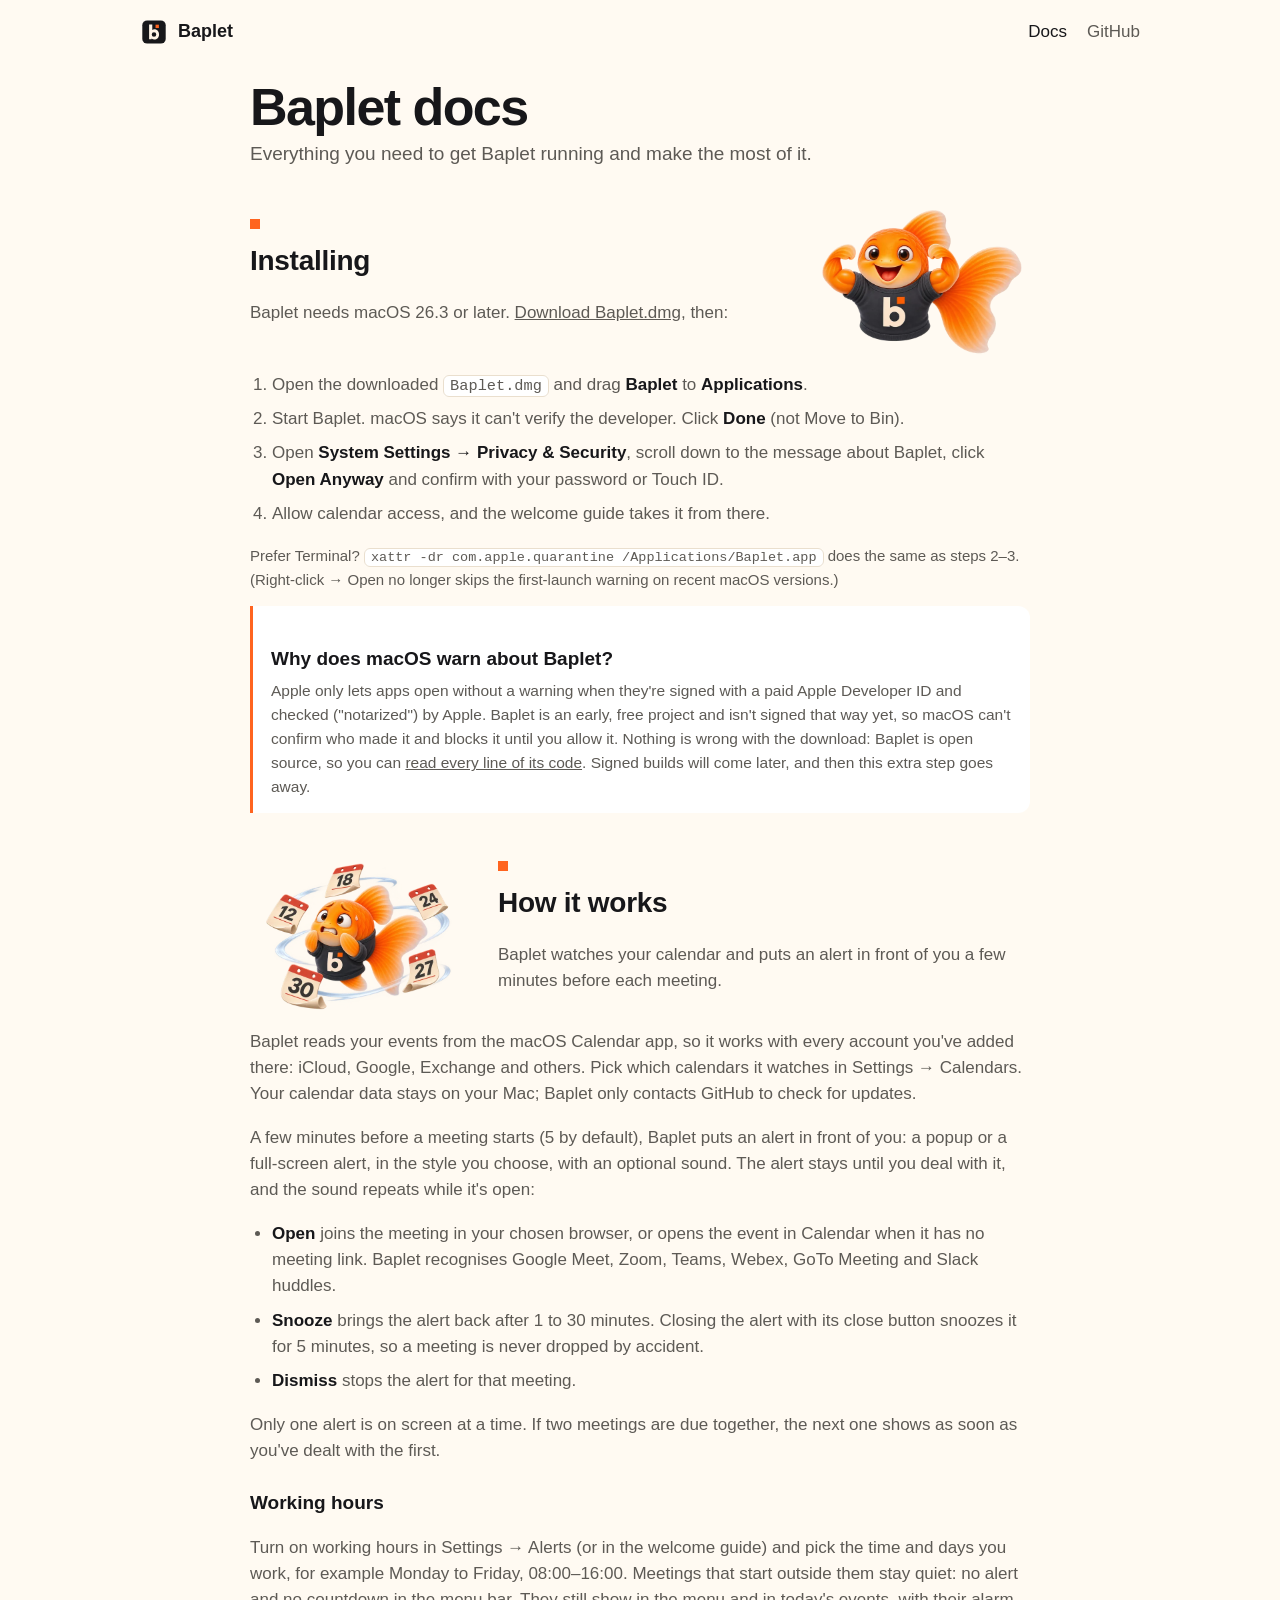
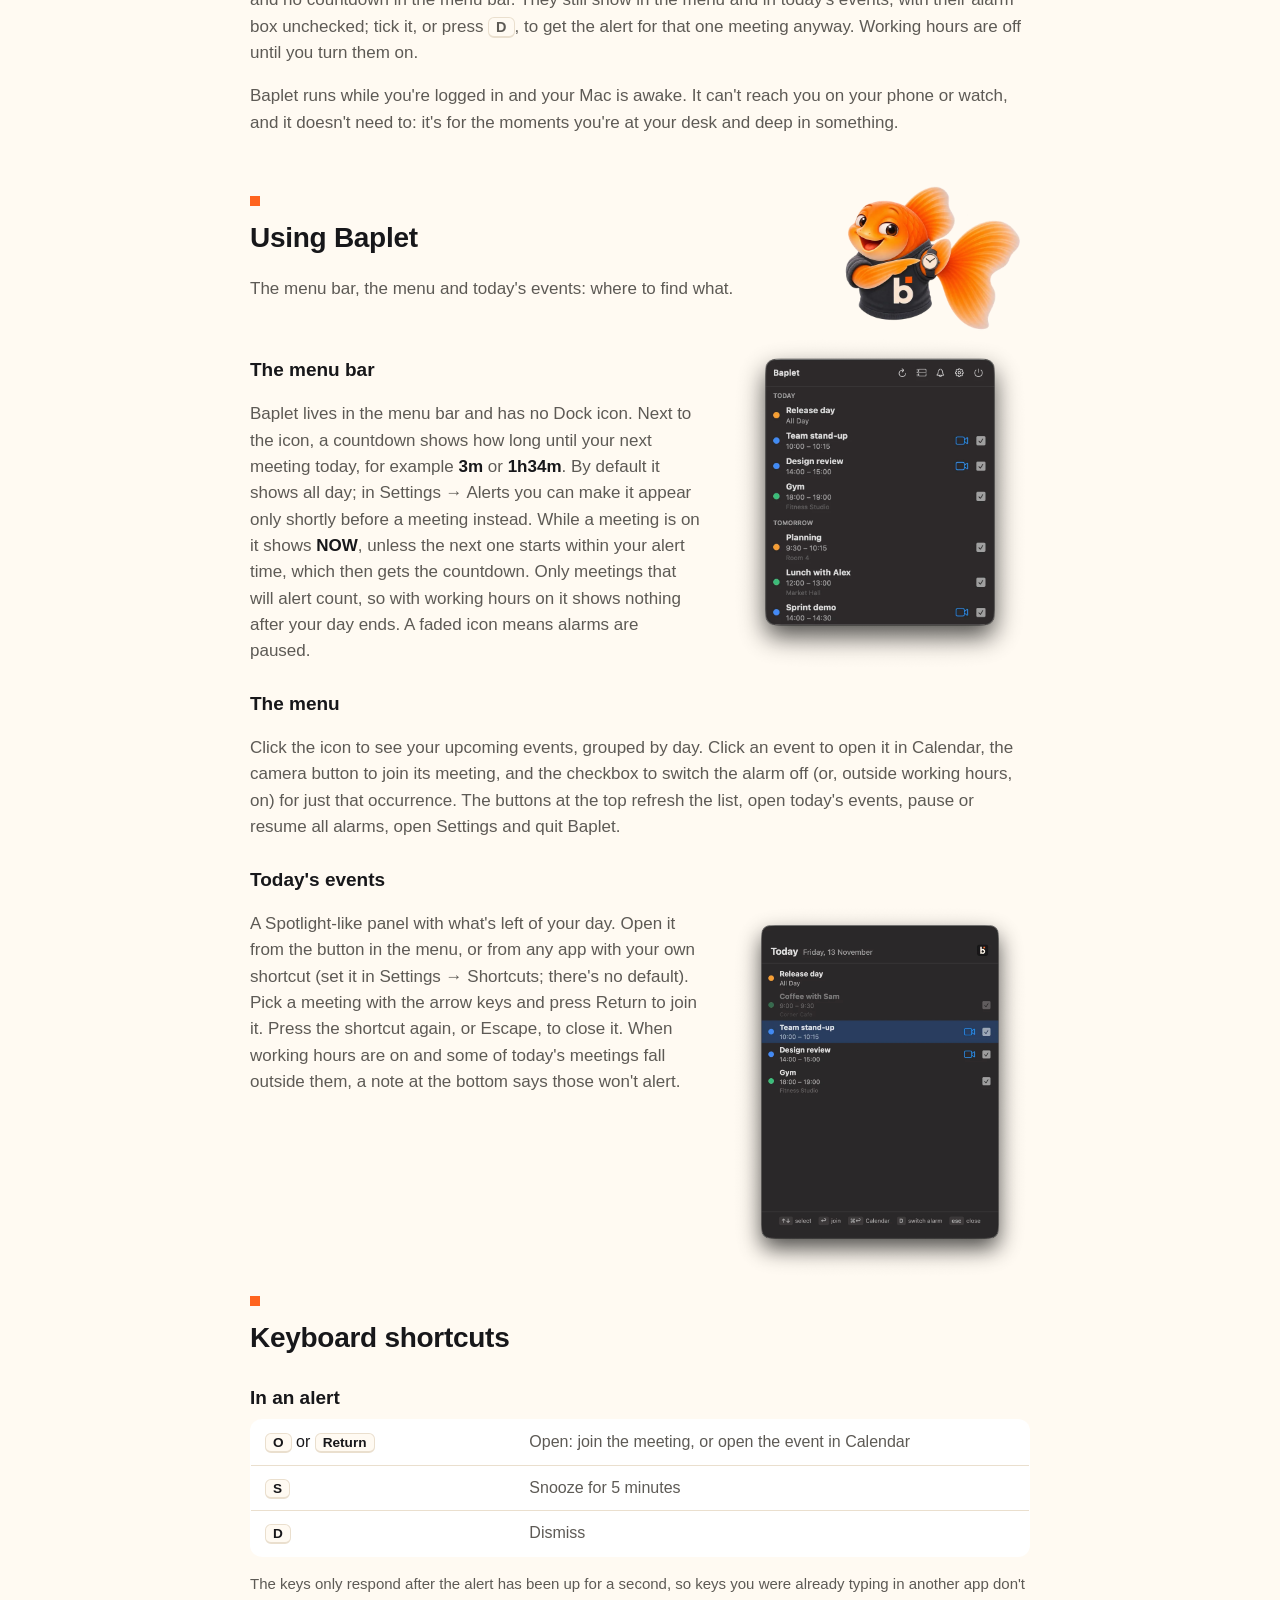
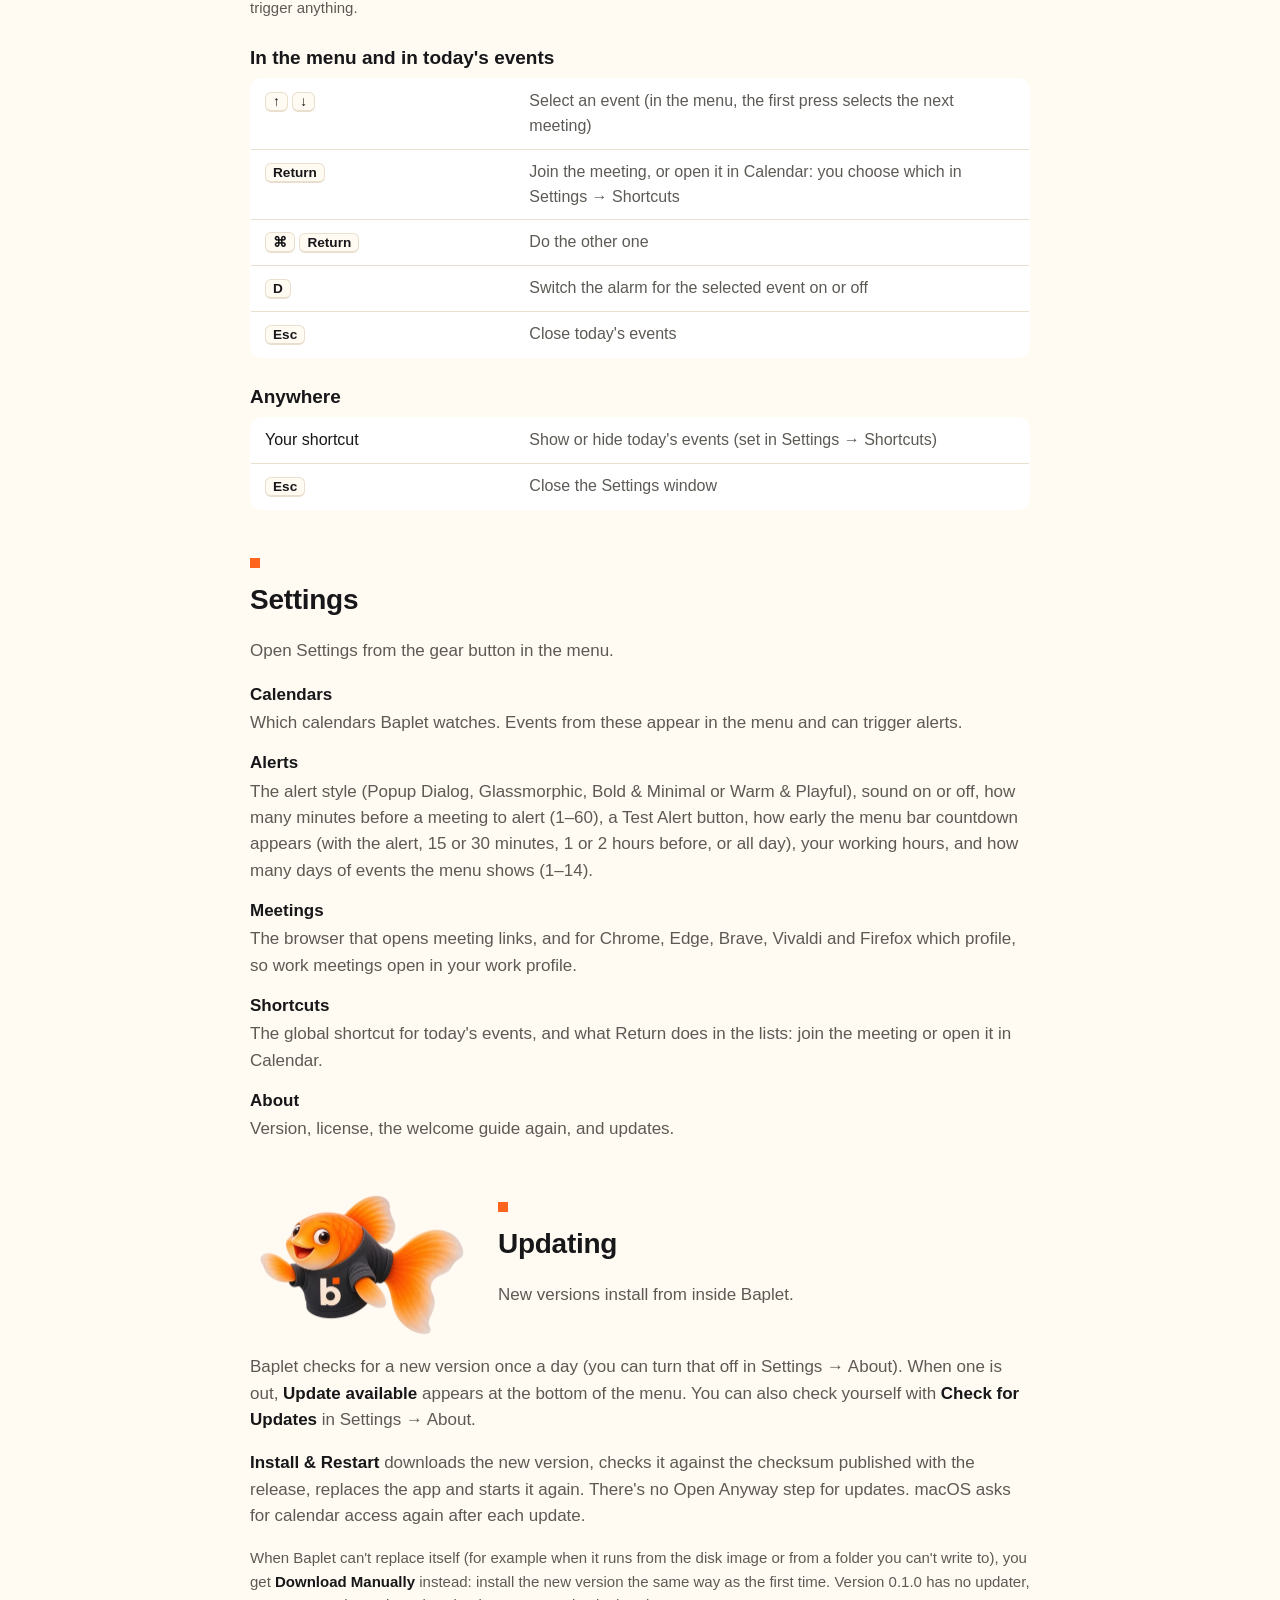
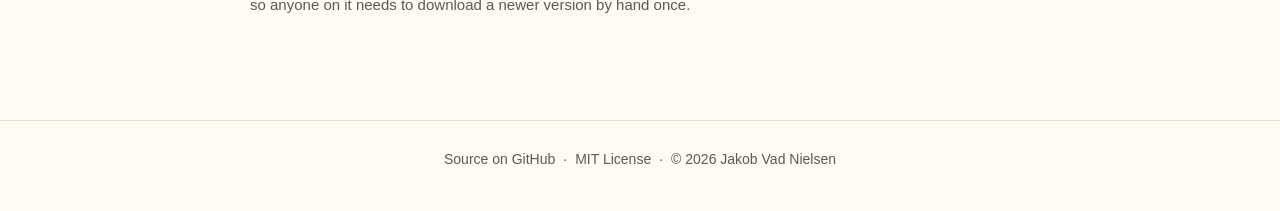
==== site/docs.html @ 927d34e0 "Working hours and a countdown to the next meeting today - Working hours (off by default; Mon-Fri 08:" ====
<!doctype html>
<html lang="en">
<head>
  <meta charset="utf-8">
  <meta name="viewport" content="width=device-width, initial-scale=1">
  <title>Baplet docs — install, use and update</title>
  <meta name="description" content="How to install Baplet, how its meeting alarms work, its keyboard shortcuts and settings, and how to update it.">
  <meta property="og:title" content="Baplet docs — install, use and update">
  <meta property="og:description" content="How to install Baplet, how its meeting alarms work, its keyboard shortcuts and settings, and how to update it.">
  <meta property="og:image" content="https://baplet.konkord.io/assets/goldfish.webp">
  <link rel="icon" href="favicon.svg" type="image/svg+xml">
  <link rel="stylesheet" href="style.css">
</head>
<body>
  <header class="topbar">
    <a class="brand" href="./"><img src="assets/logo.svg" alt="" width="28" height="28"> Baplet</a>
    <nav class="topbar-nav">
      <a class="topbar-link" href="docs.html" aria-current="page">Docs</a>
      <a class="topbar-link" href="https://github.com/konkord-io/baplet">GitHub</a>
    </nav>
  </header>

  <main class="docs">
    <h1 class="docs-title">Baplet docs</h1>
    <p class="docs-lede">Everything you need to get Baplet running and make the most of it.</p>


    <section id="install">
      <div class="section-head">
        <img class="fish" src="assets/fish_muscles.webp" alt="Baplet's goldfish flexing its fins, ready to go" width="220" height="147">
        <div>
          <h2>Installing</h2>
          <p>Baplet needs macOS 26.3 or later. <a href="https://github.com/konkord-io/baplet/releases/latest/download/Baplet.dmg">Download Baplet.dmg</a>, then:</p>
        </div>
      </div>
      <ol>
        <li>Open the downloaded <code>Baplet.dmg</code> and drag <strong>Baplet</strong> to <strong>Applications</strong>.</li>
        <li>Start Baplet. macOS says it can't verify the developer. Click <strong>Done</strong> (not Move to Bin).</li>
        <li>Open <strong>System Settings → Privacy &amp; Security</strong>, scroll down to the message about Baplet, click <strong>Open Anyway</strong> and confirm with your password or Touch ID.</li>
        <li>Allow calendar access, and the welcome guide takes it from there.</li>
      </ol>
      <p class="docs-note">Prefer Terminal? <code>xattr -dr com.apple.quarantine /Applications/Baplet.app</code> does the same as steps 2–3. (Right-click → Open no longer skips the first-launch warning on recent macOS versions.)</p>
      <div class="why">
        <h3>Why does macOS warn about Baplet?</h3>
        <p>Apple only lets apps open without a warning when they're signed with a paid Apple Developer ID and checked ("notarized") by Apple. Baplet is an early, free project and isn't signed that way yet, so macOS can't confirm who made it and blocks it until you allow it. Nothing is wrong with the download: Baplet is open source, so you can <a href="https://github.com/konkord-io/baplet">read every line of its code</a>. Signed builds will come later, and then this extra step goes away.</p>
      </div>
    </section>

    <section id="how-it-works">
      <div class="section-head section-head--flip">
        <img class="fish" src="assets/fish_stressed.webp" alt="Baplet's goldfish looking stressed, surrounded by calendar pages" width="220" height="147" loading="lazy">
        <div>
          <h2>How it works</h2>
          <p>Baplet watches your calendar and puts an alert in front of you a few minutes before each meeting.</p>
        </div>
      </div>
      <p>Baplet reads your events from the macOS Calendar app, so it works with every account you've added there: iCloud, Google, Exchange and others. Pick which calendars it watches in Settings → Calendars. Your calendar data stays on your Mac; Baplet only contacts GitHub to check for updates.</p>
      <p>A few minutes before a meeting starts (5 by default), Baplet puts an alert in front of you: a popup or a full-screen alert, in the style you choose, with an optional sound. The alert stays until you deal with it, and the sound repeats while it's open:</p>
      <ul>
        <li><strong>Open</strong> joins the meeting in your chosen browser, or opens the event in Calendar when it has no meeting link. Baplet recognises Google Meet, Zoom, Teams, Webex, GoTo Meeting and Slack huddles.</li>
        <li><strong>Snooze</strong> brings the alert back after 1 to 30 minutes. Closing the alert with its close button snoozes it for 5 minutes, so a meeting is never dropped by accident.</li>
        <li><strong>Dismiss</strong> stops the alert for that meeting.</li>
      </ul>
      <p>Only one alert is on screen at a time. If two meetings are due together, the next one shows as soon as you've dealt with the first.</p>
      <h3>Working hours</h3>
      <p>Turn on working hours in Settings → Alerts (or in the welcome guide) and pick the time and days you work, for example Monday to Friday, 08:00–16:00. Meetings that start outside them stay quiet: no alert and no countdown in the menu bar. They still show in the menu and in today's events, with their alarm box unchecked; tick it, or press <kbd>D</kbd>, to get the alert for that one meeting anyway. Working hours are off until you turn them on.</p>
      <p>Baplet runs while you're logged in and your Mac is awake. It can't reach you on your phone or watch, and it doesn't need to: it's for the moments you're at your desk and deep in something.</p>
    </section>

    <section id="usage">
      <div class="section-head">
        <img class="fish" src="assets/fish_clock.webp" alt="Baplet's goldfish pointing at its watch" width="220" height="147" loading="lazy">
        <div>
          <h2>Using Baplet</h2>
          <p>The menu bar, the menu and today's events: where to find what.</p>
        </div>
      </div>
      <figure class="docs-shot docs-shot--right">
        <img src="assets/screenshots/menu-dark.webp" alt="The Baplet menu listing today's and tomorrow's meetings" loading="lazy">
      </figure>
      <h3>The menu bar</h3>
      <p>Baplet lives in the menu bar and has no Dock icon. Next to the icon, a countdown shows how long until your next meeting today, for example <strong>3m</strong> or <strong>1h34m</strong>. By default it shows all day; in Settings → Alerts you can make it appear only shortly before a meeting instead. While a meeting is on it shows <strong>NOW</strong>, unless the next one starts within your alert time, which then gets the countdown. Only meetings that will alert count, so with working hours on it shows nothing after your day ends. A faded icon means alarms are paused.</p>
      <h3>The menu</h3>
      <p>Click the icon to see your upcoming events, grouped by day. Click an event to open it in Calendar, the camera button to join its meeting, and the checkbox to switch the alarm off (or, outside working hours, on) for just that occurrence. The buttons at the top refresh the list, open today's events, pause or resume all alarms, open Settings and quit Baplet.</p>
      <h3 class="docs-clear">Today's events</h3>
      <figure class="docs-shot docs-shot--right">
        <img src="assets/screenshots/today-dark.webp" alt="The Today panel listing the day's meetings with the stand-up selected" loading="lazy">
      </figure>
      <p>A Spotlight-like panel with what's left of your day. Open it from the button in the menu, or from any app with your own shortcut (set it in Settings → Shortcuts; there's no default). Pick a meeting with the arrow keys and press Return to join it. Press the shortcut again, or Escape, to close it. When working hours are on and some of today's meetings fall outside them, a note at the bottom says those won't alert.</p>
    </section>

    <section id="shortcuts" class="docs-clear">
      <h2>Keyboard shortcuts</h2>
      <h3>In an alert</h3>
      <table class="keys">
        <tr><td><kbd>O</kbd> or <kbd>Return</kbd></td><td>Open: join the meeting, or open the event in Calendar</td></tr>
        <tr><td><kbd>S</kbd></td><td>Snooze for 5 minutes</td></tr>
        <tr><td><kbd>D</kbd></td><td>Dismiss</td></tr>
      </table>
      <p class="docs-note">The keys only respond after the alert has been up for a second, so keys you were already typing in another app don't trigger anything.</p>
      <h3>In the menu and in today's events</h3>
      <table class="keys">
        <tr><td><kbd>↑</kbd> <kbd>↓</kbd></td><td>Select an event (in the menu, the first press selects the next meeting)</td></tr>
        <tr><td><kbd>Return</kbd></td><td>Join the meeting, or open it in Calendar: you choose which in Settings → Shortcuts</td></tr>
        <tr><td><kbd>⌘</kbd> <kbd>Return</kbd></td><td>Do the other one</td></tr>
        <tr><td><kbd>D</kbd></td><td>Switch the alarm for the selected event on or off</td></tr>
        <tr><td><kbd>Esc</kbd></td><td>Close today's events</td></tr>
      </table>
      <h3>Anywhere</h3>
      <table class="keys">
        <tr><td>Your shortcut</td><td>Show or hide today's events (set in Settings → Shortcuts)</td></tr>
        <tr><td><kbd>Esc</kbd></td><td>Close the Settings window</td></tr>
      </table>
    </section>

    <section id="settings">
      <h2>Settings</h2>
      <p>Open Settings from the gear button in the menu.</p>
      <dl class="settings-list">
        <dt>Calendars</dt>
        <dd>Which calendars Baplet watches. Events from these appear in the menu and can trigger alerts.</dd>
        <dt>Alerts</dt>
        <dd>The alert style (Popup Dialog, Glassmorphic, Bold &amp; Minimal or Warm &amp; Playful), sound on or off, how many minutes before a meeting to alert (1–60), a Test Alert button, how early the menu bar countdown appears (with the alert, 15 or 30 minutes, 1 or 2 hours before, or all day), your working hours, and how many days of events the menu shows (1–14).</dd>
        <dt>Meetings</dt>
        <dd>The browser that opens meeting links, and for Chrome, Edge, Brave, Vivaldi and Firefox which profile, so work meetings open in your work profile.</dd>
        <dt>Shortcuts</dt>
        <dd>The global shortcut for today's events, and what Return does in the lists: join the meeting or open it in Calendar.</dd>
        <dt>About</dt>
        <dd>Version, license, the welcome guide again, and updates.</dd>
      </dl>
    </section>

    <section id="updating">
      <div class="section-head section-head--flip">
        <img class="fish" src="assets/fish.webp" alt="Baplet's goldfish mascot in a Baplet T-shirt" width="220" height="147" loading="lazy">
        <div>
          <h2>Updating</h2>
          <p>New versions install from inside Baplet.</p>
        </div>
      </div>
      <p>Baplet checks for a new version once a day (you can turn that off in Settings → About). When one is out, <strong>Update available</strong> appears at the bottom of the menu. You can also check yourself with <strong>Check for Updates</strong> in Settings → About.</p>
      <p><strong>Install &amp; Restart</strong> downloads the new version, checks it against the checksum published with the release, replaces the app and starts it again. There's no Open Anyway step for updates. macOS asks for calendar access again after each update.</p>
      <p class="docs-note">When Baplet can't replace itself (for example when it runs from the disk image or from a folder you can't write to), you get <strong>Download Manually</strong> instead: install the new version the same way as the first time. Version 0.1.0 has no updater, so anyone on it needs to download a newer version by hand once.</p>
    </section>
  </main>

  <footer>
    <a href="https://github.com/konkord-io/baplet">Source on GitHub</a>
    <span>·</span>
    <a href="https://github.com/konkord-io/baplet/blob/main/LICENSE">MIT License</a>
    <span>·</span>
    <span>© 2026 Jakob Vad Nielsen</span>
  </footer>
</body>
</html>
---- site/style.css ----
:root {
  --ink: #17171a;
  --paper: #fff5e7;
  --accent: #ff641f;
  --text: #17171a;
  --muted: #5d5a55;
  --bg: #fffaf2;
  --card: #ffffff;
  --line: #eadfce;
  color-scheme: light dark;
}

@media (prefers-color-scheme: dark) {
  :root {
    --text: #fff5e7;
    --muted: #b9b1a6;
    --bg: #111113;
    --card: #1c1c20;
    --line: #2c2c31;
  }
}

* { box-sizing: border-box; }

body {
  margin: 0;
  background: var(--bg);
  color: var(--text);
  font: 17px/1.55 -apple-system, BlinkMacSystemFont, "SF Pro Text", "Helvetica Neue", sans-serif;
  -webkit-font-smoothing: antialiased;
}

a { color: inherit; }

.topbar {
  display: flex;
  justify-content: space-between;
  align-items: center;
  max-width: 1040px;
  margin: 0 auto;
  padding: 18px 20px;
}

.brand {
  display: flex;
  align-items: center;
  gap: 10px;
  font-weight: 700;
  font-size: 18px;
  text-decoration: none;
}

.topbar-link { color: var(--muted); text-decoration: none; }
.topbar-link:hover { color: var(--text); }

main { max-width: 1040px; margin: 0 auto; padding: 0 20px; }

.hero { text-align: center; padding: 24px 0 56px; }

.hero-image { width: min(360px, 80vw); height: auto; }

h1 {
  margin: 8px 0 4px;
  font-size: clamp(44px, 8vw, 72px);
  letter-spacing: -0.03em;
  line-height: 1.05;
}

.tagline {
  margin: 0 0 12px;
  font-size: clamp(20px, 3vw, 26px);
  font-weight: 600;
  color: var(--accent);
}

.lede { max-width: 560px; margin: 0 auto 28px; color: var(--muted); font-size: 19px; }

.cta { display: flex; flex-direction: column; align-items: center; gap: 10px; }

.button {
  display: inline-block;
  padding: 14px 30px;
  border-radius: 12px;
  background: var(--ink);
  color: var(--paper);
  font-weight: 650;
  font-size: 18px;
  text-decoration: none;
  box-shadow: inset 0 0 0 1px rgba(255, 255, 255, 0.06), 0 6px 20px rgba(23, 23, 26, 0.18);
  transition: transform 0.12s ease, box-shadow 0.12s ease;
}

.button:hover { transform: translateY(-1px); box-shadow: 0 10px 26px rgba(23, 23, 26, 0.24); }

@media (prefers-color-scheme: dark) {
  .button { background: var(--paper); color: var(--ink); }
}

.cta-note { color: var(--muted); font-size: 14px; }

.why {
  padding: 14px 18px;
  margin-bottom: 18px;
  border-left: 3px solid var(--accent);
  background: var(--card);
  border-radius: 0 12px 12px 0;
}

.why h3 { margin: 0 0 6px; font-size: 17px; }
.why p { margin: 0; color: var(--muted); font-size: 15.5px; }

.features {
  display: flex;
  flex-direction: column;
  gap: 28px;
  padding-bottom: 64px;
}

.feature {
  display: grid;
  grid-template-columns: minmax(0, 5fr) minmax(0, 7fr);
  align-items: center;
  gap: 40px;
  background: var(--card);
  border: 1px solid var(--line);
  border-radius: 20px;
  padding: 32px 40px;
}

.feature:nth-child(even) { grid-template-columns: minmax(0, 7fr) minmax(0, 5fr); }
.feature:nth-child(even) .feature-text { order: 2; }

.features h2 {
  margin: 0 0 8px;
  font-size: 24px;
  letter-spacing: -0.01em;
  position: relative;
  padding-top: 20px;
}

.features h2::before {
  content: "";
  position: absolute;
  top: 0;
  left: 0;
  width: 10px;
  height: 10px;
  background: var(--accent);
}

.features p { margin: 0; color: var(--muted); font-size: 16.5px; }

.feature-shot { margin: 0; display: flex; justify-content: center; }
.feature-shot img { display: block; height: auto; max-width: 100%; border-radius: 12px; }
.feature-shot--wide img { width: 100%; }
.feature-shot--tall img { max-height: 380px; width: auto; }

@media (max-width: 760px) {
  .feature,
  .feature:nth-child(even) { grid-template-columns: 1fr; gap: 20px; padding: 24px; }
  .feature:nth-child(even) .feature-text { order: 0; }
  .feature-shot--tall img { max-height: 320px; }
}

code {
  font: 0.9em ui-monospace, SFMono-Regular, Menlo, monospace;
  background: var(--card);
  border: 1px solid var(--line);
  border-radius: 6px;
  padding: 1px 6px;
  overflow-wrap: anywhere;
}

footer {
  display: flex;
  flex-wrap: wrap;
  justify-content: center;
  gap: 8px;
  padding: 28px 20px 40px;
  border-top: 1px solid var(--line);
  color: var(--muted);
  font-size: 14px;
}

footer a { text-decoration: none; }
footer a:hover { color: var(--text); }

.section-head {
  display: grid;
  grid-template-columns: 1fr 220px;
  gap: 8px 28px;
  align-items: center;
}
.section-head .fish { grid-column: 2; grid-row: 1; width: 220px; height: auto; }
.section-head--flip { grid-template-columns: 220px 1fr; }
.section-head--flip .fish { grid-column: 1; }
.section-head--flip > div { grid-column: 2; grid-row: 1; }
@media (max-width: 760px) {
  .section-head { grid-template-columns: 1fr 130px; gap: 8px 18px; }
  .section-head--flip { grid-template-columns: 130px 1fr; }
  .section-head .fish { width: 130px; }
}
@media (max-width: 460px) {
  .section-head,
  .section-head--flip { grid-template-columns: 1fr; }
  .section-head .fish,
  .section-head--flip .fish { grid-column: 1; grid-row: 1; justify-self: center; width: 150px; }
  .section-head > div,
  .section-head--flip > div { grid-column: 1; grid-row: 2; }
}

.topbar-nav { display: flex; gap: 20px; }
.topbar-link[aria-current="page"] { color: var(--text); }

.docs { max-width: 820px; padding-bottom: 56px; }
.docs-title { font-size: clamp(36px, 6vw, 52px); margin: 16px 0 4px; }
.docs-lede { color: var(--muted); font-size: 19px; margin: 0 0 40px; }


.docs section { margin-bottom: 48px; scroll-margin-top: 16px; }
.docs h2 {
  font-size: 28px;
  letter-spacing: -0.01em;
  margin: 0 0 12px;
  position: relative;
  padding-top: 20px;
}
.docs h2::before {
  content: "";
  position: absolute;
  top: 0;
  left: 0;
  width: 10px;
  height: 10px;
  background: var(--accent);
}
.docs h3 { font-size: 19px; margin: 24px 0 6px; }
.docs p, .docs li { color: var(--muted); }
.docs strong { color: var(--text); }
.docs ul, .docs ol { padding-left: 22px; }
.docs li { margin-bottom: 8px; }
.docs-note { font-size: 15px; }
.docs-clear { clear: both; }

.docs-shot { margin: 4px 0 16px; }
.docs-shot img { display: block; width: 100%; height: auto; border-radius: 12px; }
.docs-shot--right { float: right; width: min(300px, 42%); margin-left: 28px; }
@media (max-width: 640px) {
  .docs-shot--right { float: none; width: 100%; max-width: 360px; margin: 8px auto 16px; }
}

.keys {
  width: 100%;
  border-collapse: collapse;
  margin: 4px 0 12px;
  background: var(--card);
  border: 1px solid var(--line);
  border-radius: 12px;
  overflow: hidden;
  font-size: 16px;
}
.keys td { padding: 10px 14px; border-top: 1px solid var(--line); vertical-align: top; }
.keys tr:first-child td { border-top: 0; }
.keys td:first-child { width: 34%; white-space: nowrap; }
.keys td:last-child { color: var(--muted); }

kbd {
  display: inline-block;
  min-width: 1.6em;
  padding: 1px 7px;
  border: 1px solid var(--line);
  border-bottom-width: 2px;
  border-radius: 6px;
  background: var(--bg);
  font: 600 0.85em -apple-system, BlinkMacSystemFont, sans-serif;
  text-align: center;
}

.settings-list dt { font-weight: 650; margin-top: 14px; }
.settings-list dd { margin: 2px 0 0; color: var(--muted); }

.install-link { text-align: center; color: var(--muted); padding-bottom: 56px; }
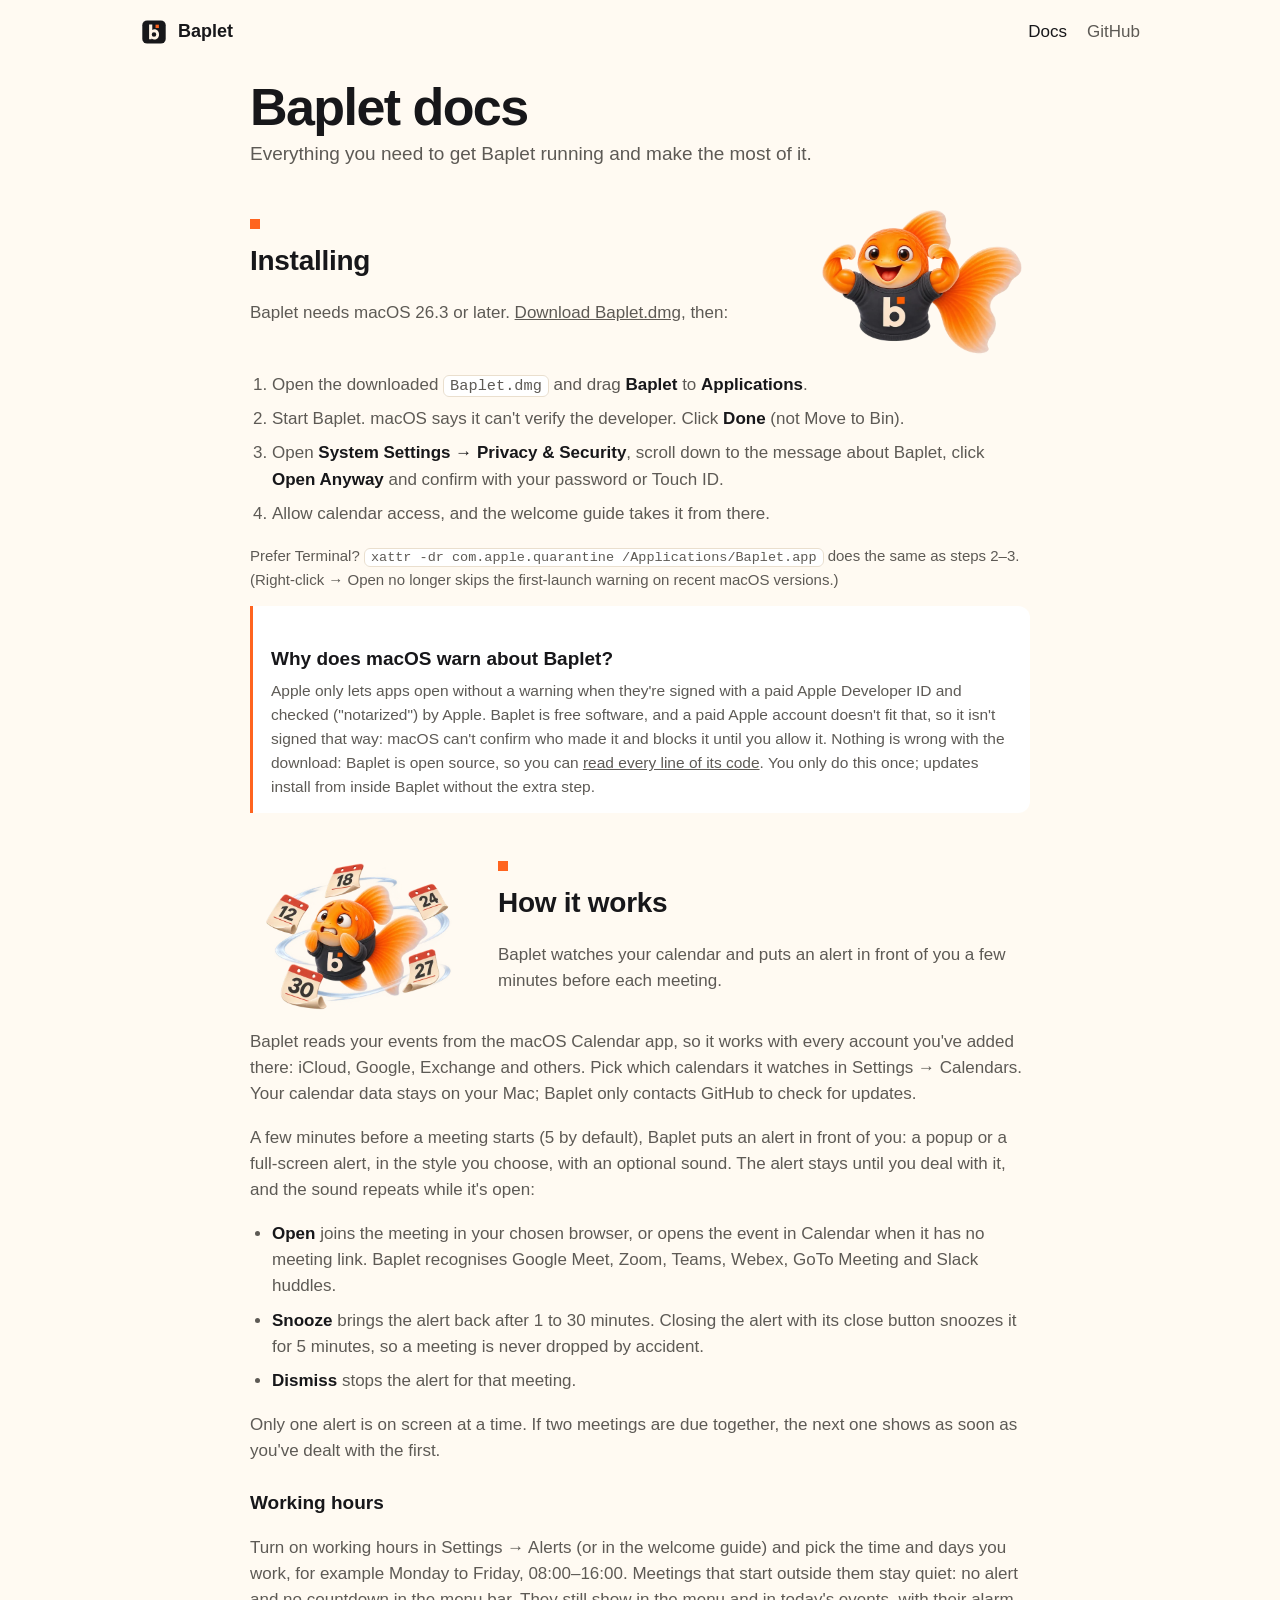
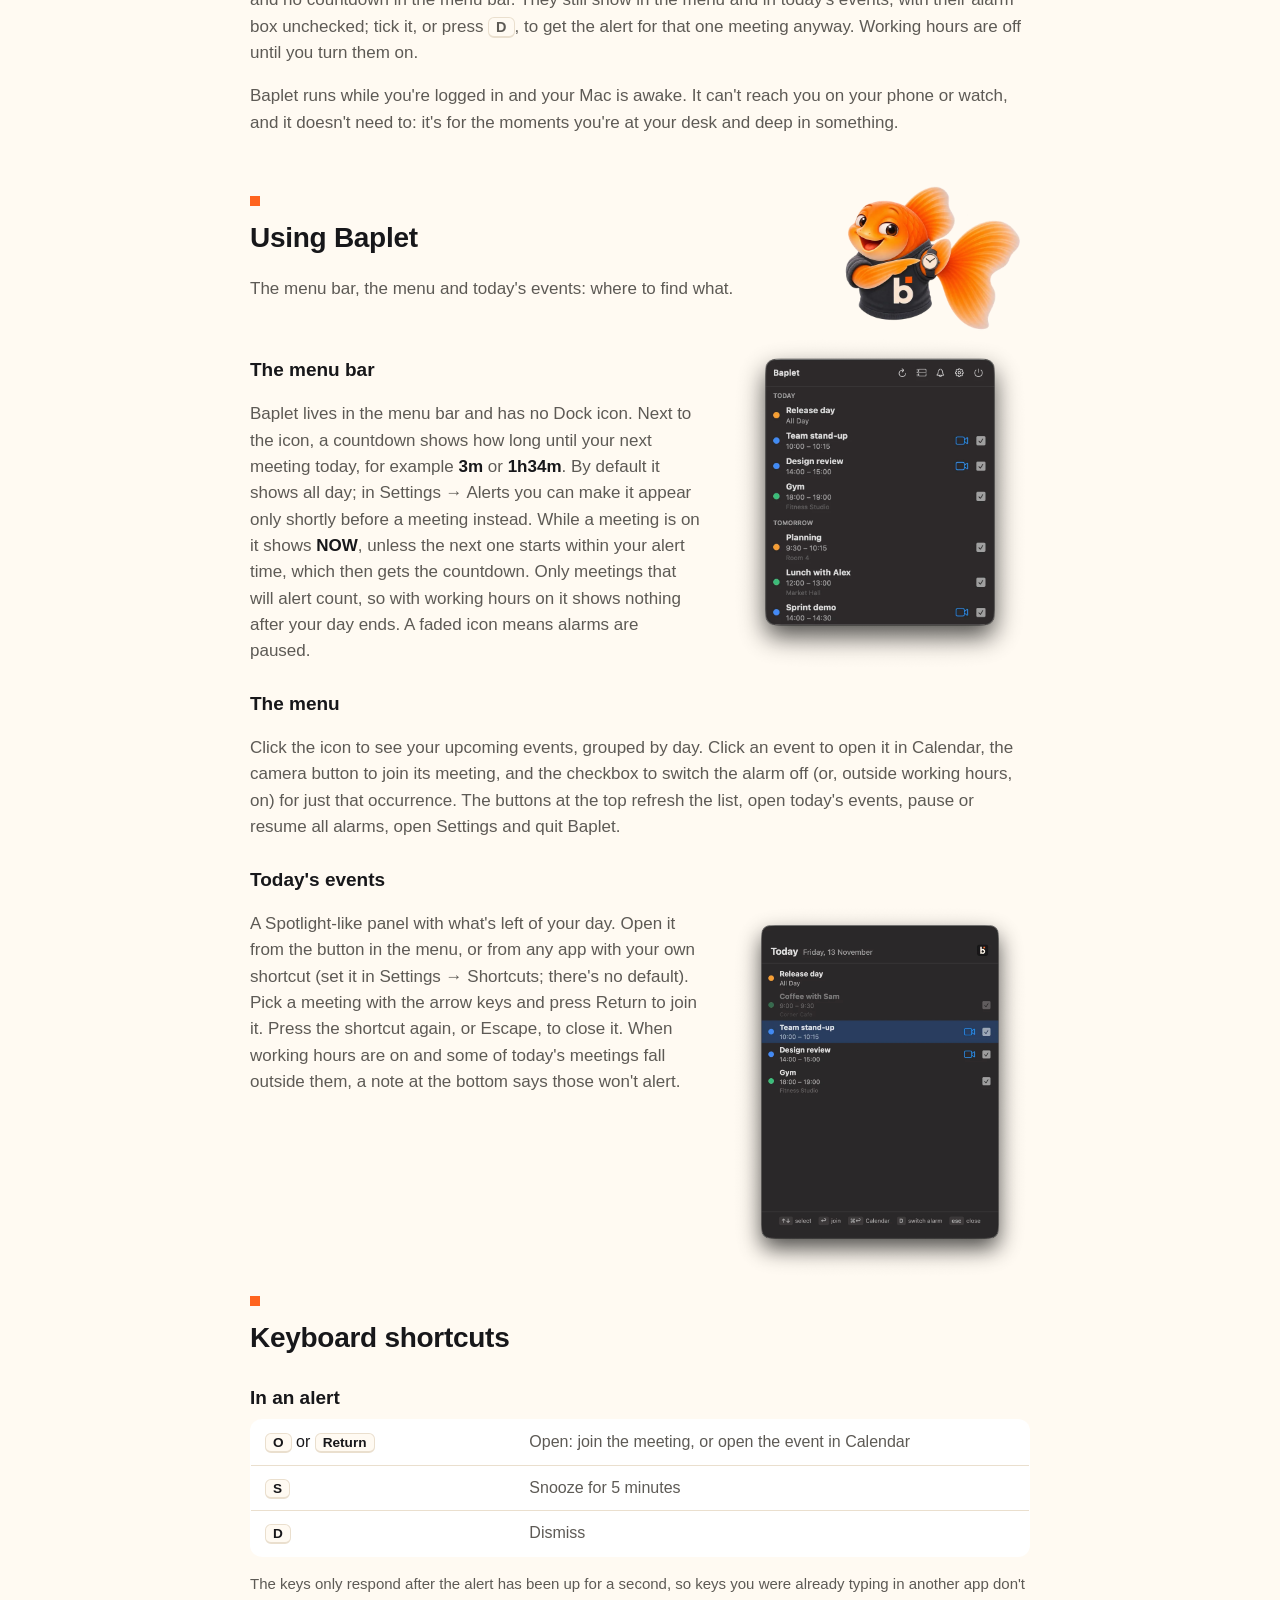
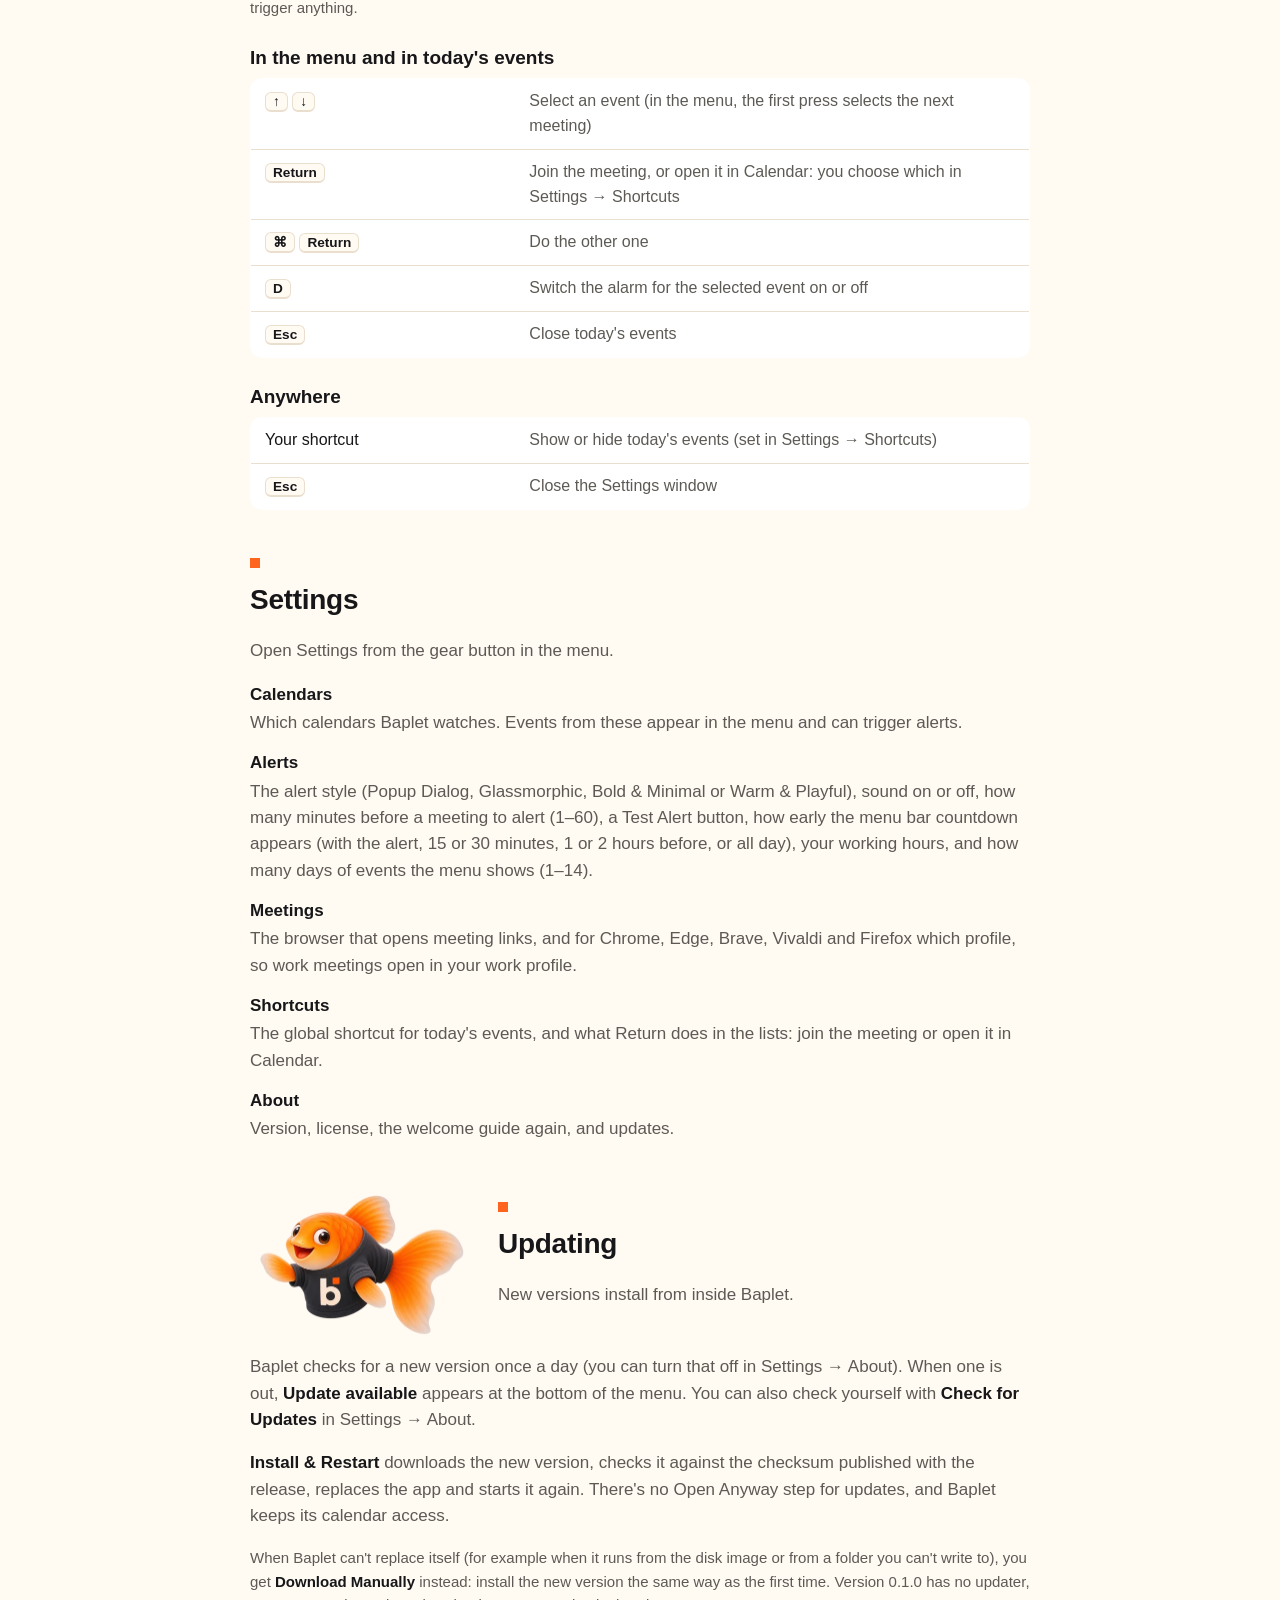
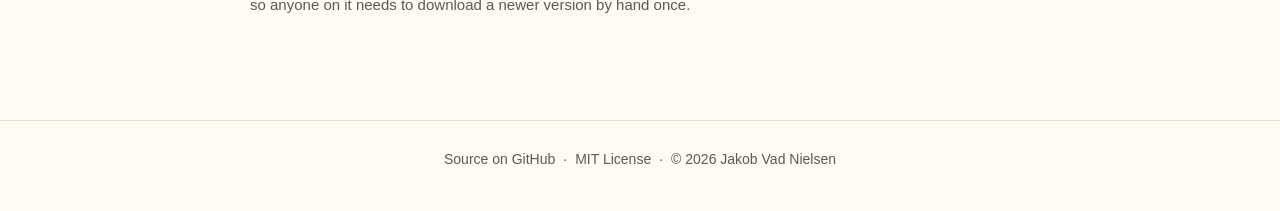
==== commit 99464a66: "Sign releases with a self-signed certificate so calendar access survives updates Ad-hoc signatures c" ====
--- a/site/docs.html
+++ b/site/docs.html
@@ -42,7 +42,7 @@
       <p class="docs-note">Prefer Terminal? <code>xattr -dr com.apple.quarantine /Applications/Baplet.app</code> does the same as steps 2–3. (Right-click → Open no longer skips the first-launch warning on recent macOS versions.)</p>
       <div class="why">
         <h3>Why does macOS warn about Baplet?</h3>
-        <p>Apple only lets apps open without a warning when they're signed with a paid Apple Developer ID and checked ("notarized") by Apple. Baplet is an early, free project and isn't signed that way yet, so macOS can't confirm who made it and blocks it until you allow it. Nothing is wrong with the download: Baplet is open source, so you can <a href="https://github.com/konkord-io/baplet">read every line of its code</a>. Signed builds will come later, and then this extra step goes away.</p>
+        <p>Apple only lets apps open without a warning when they're signed with a paid Apple Developer ID and checked ("notarized") by Apple. Baplet is free software, and a paid Apple account doesn't fit that, so it isn't signed that way: macOS can't confirm who made it and blocks it until you allow it. Nothing is wrong with the download: Baplet is open source, so you can <a href="https://github.com/konkord-io/baplet">read every line of its code</a>. You only do this once; updates install from inside Baplet without the extra step.</p>
       </div>
     </section>
 
@@ -139,7 +139,7 @@
         </div>
       </div>
       <p>Baplet checks for a new version once a day (you can turn that off in Settings → About). When one is out, <strong>Update available</strong> appears at the bottom of the menu. You can also check yourself with <strong>Check for Updates</strong> in Settings → About.</p>
-      <p><strong>Install &amp; Restart</strong> downloads the new version, checks it against the checksum published with the release, replaces the app and starts it again. There's no Open Anyway step for updates. macOS asks for calendar access again after each update.</p>
+      <p><strong>Install &amp; Restart</strong> downloads the new version, checks it against the checksum published with the release, replaces the app and starts it again. There's no Open Anyway step for updates, and Baplet keeps its calendar access.</p>
       <p class="docs-note">When Baplet can't replace itself (for example when it runs from the disk image or from a folder you can't write to), you get <strong>Download Manually</strong> instead: install the new version the same way as the first time. Version 0.1.0 has no updater, so anyone on it needs to download a newer version by hand once.</p>
     </section>
   </main>
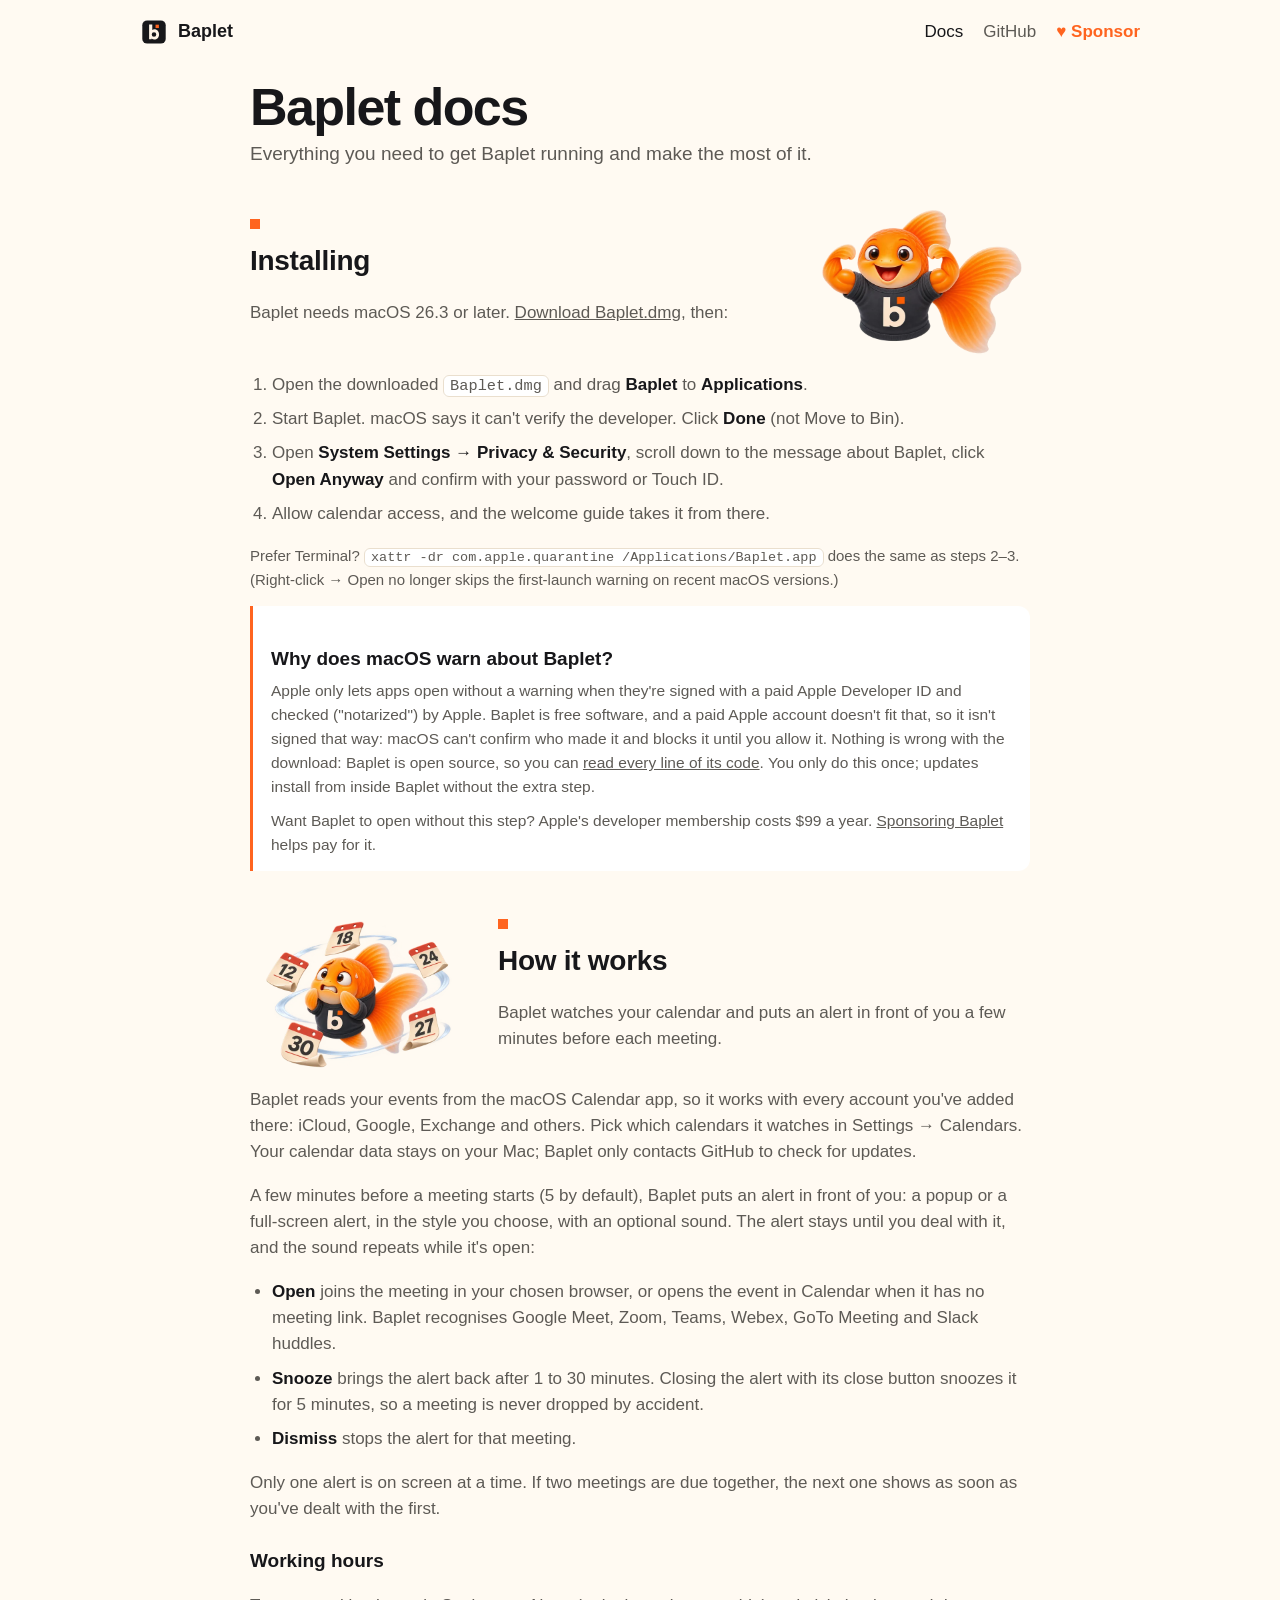
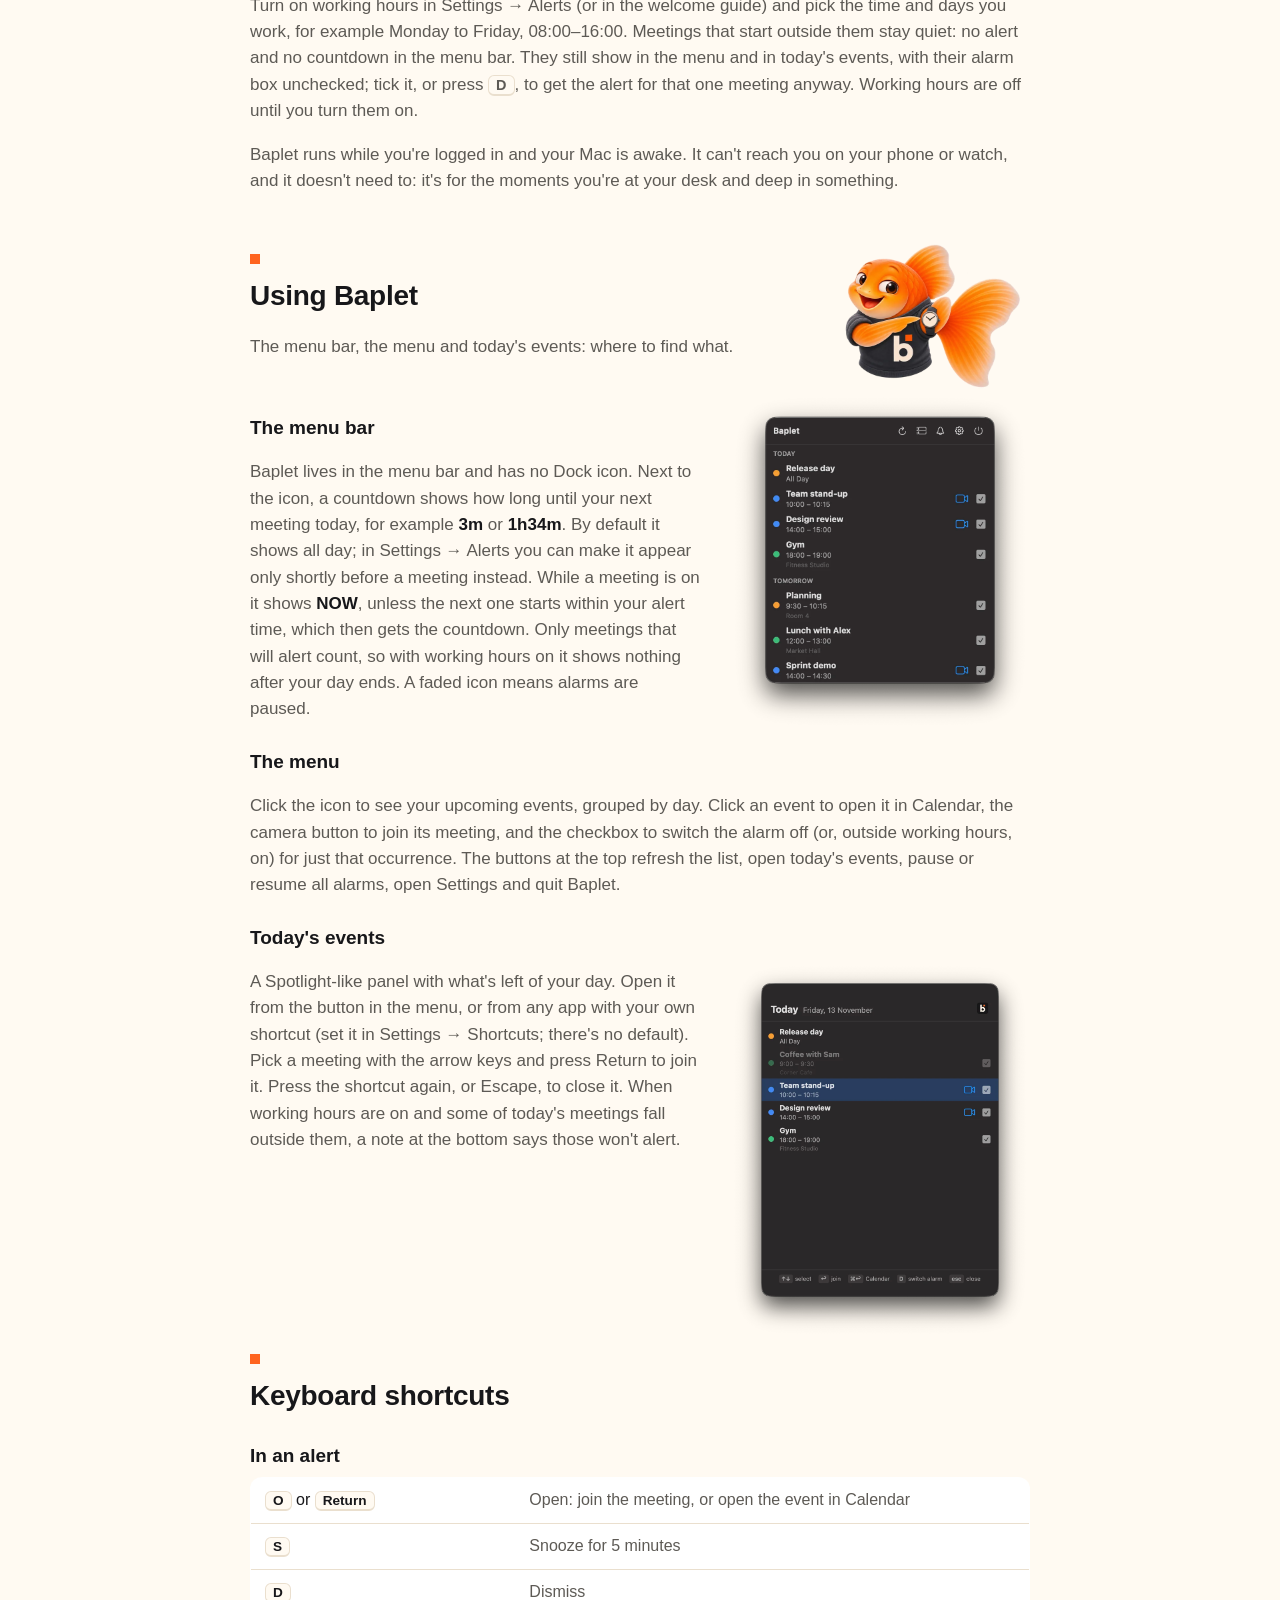
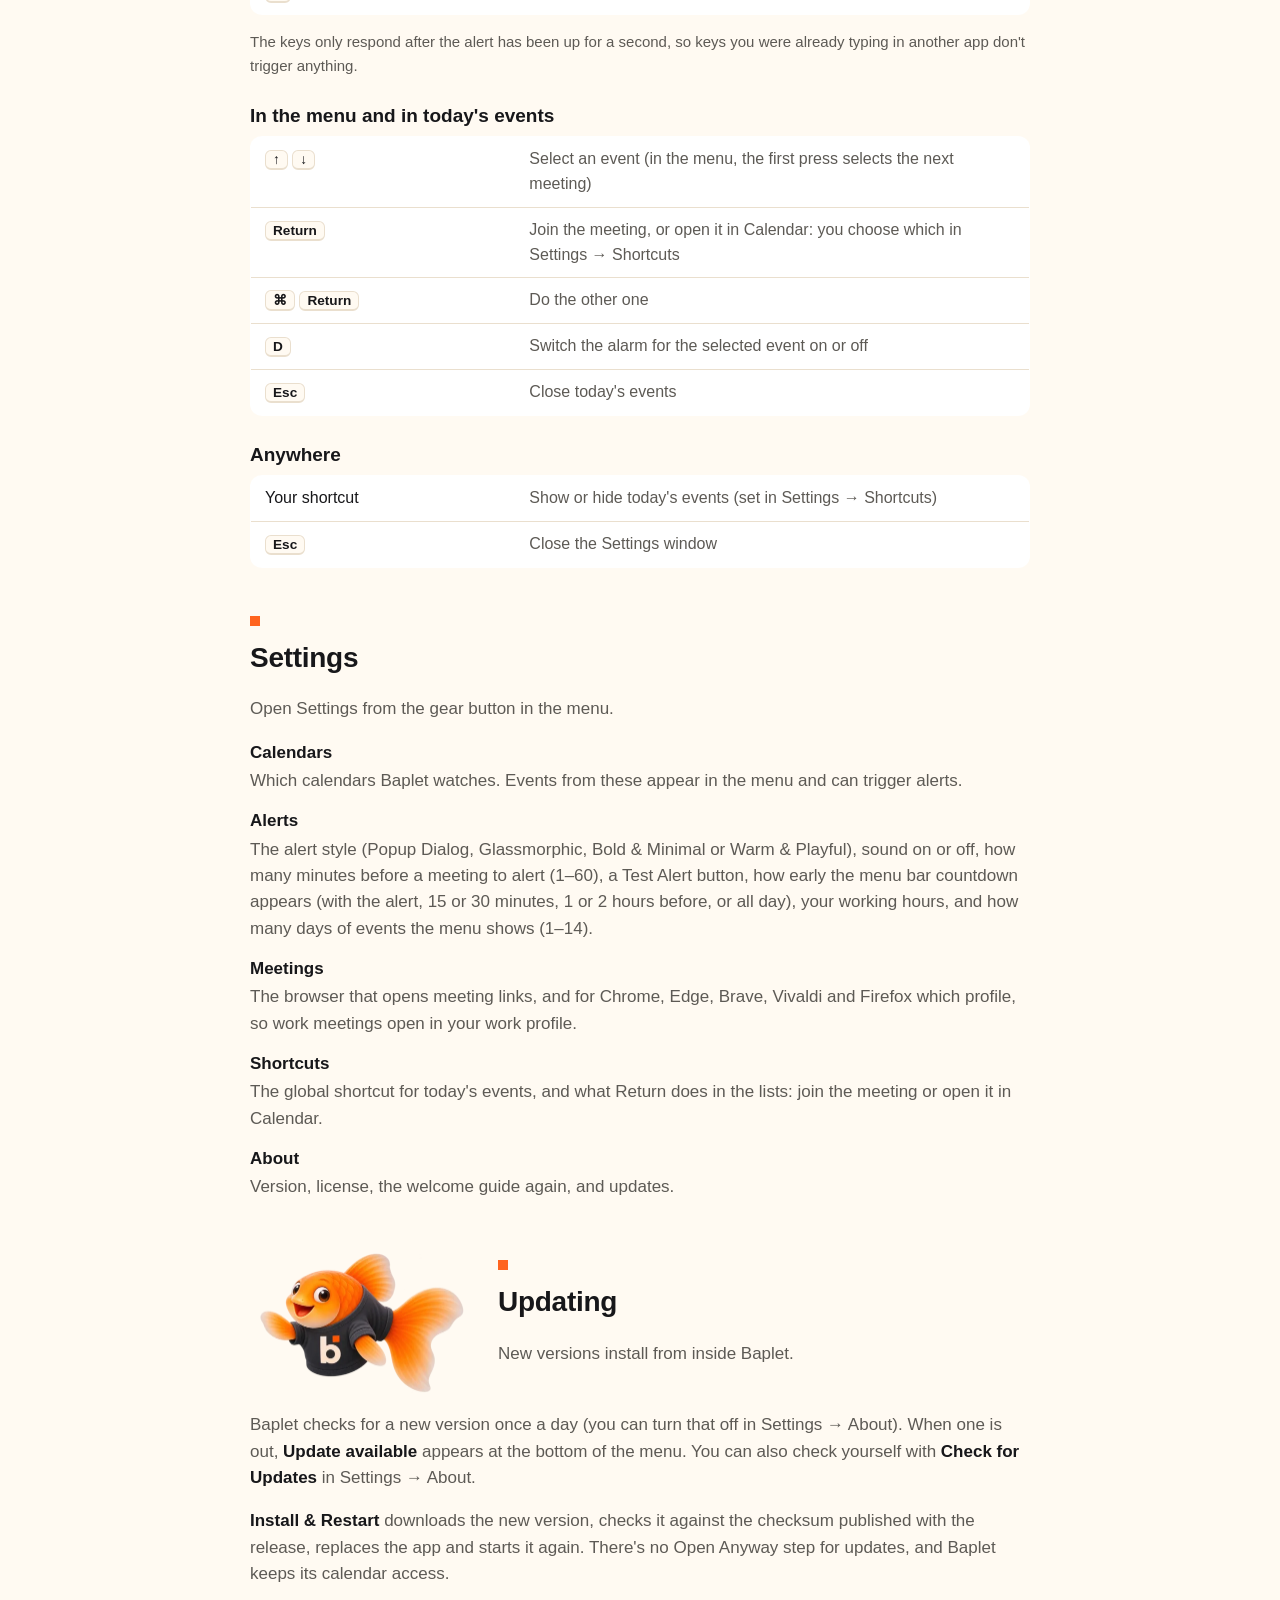
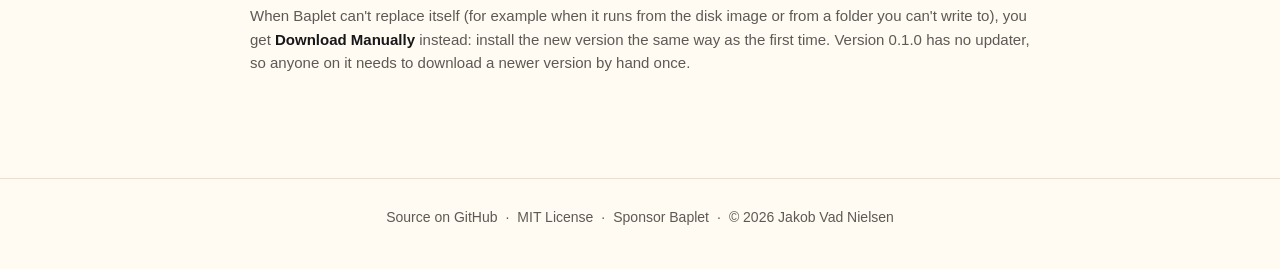
==== commit 194572bb: "Guided install DMG and sponsor links - The DMG opens a laid-out window: an arrow from Baplet to Appl" ====
--- a/site/docs.html
+++ b/site/docs.html
@@ -17,6 +17,7 @@
     <nav class="topbar-nav">
       <a class="topbar-link" href="docs.html" aria-current="page">Docs</a>
       <a class="topbar-link" href="https://github.com/konkord-io/baplet">GitHub</a>
+      <a class="topbar-link topbar-sponsor" href="https://github.com/sponsors/lazee">♥ Sponsor</a>
     </nav>
   </header>
 
@@ -43,6 +44,7 @@
       <div class="why">
         <h3>Why does macOS warn about Baplet?</h3>
         <p>Apple only lets apps open without a warning when they're signed with a paid Apple Developer ID and checked ("notarized") by Apple. Baplet is free software, and a paid Apple account doesn't fit that, so it isn't signed that way: macOS can't confirm who made it and blocks it until you allow it. Nothing is wrong with the download: Baplet is open source, so you can <a href="https://github.com/konkord-io/baplet">read every line of its code</a>. You only do this once; updates install from inside Baplet without the extra step.</p>
+        <p class="sponsor-note">Want Baplet to open without this step? Apple's developer membership costs $99 a year. <a href="https://github.com/sponsors/lazee">Sponsoring Baplet</a> helps pay for it.</p>
       </div>
     </section>
 
@@ -149,6 +151,8 @@
     <span>·</span>
     <a href="https://github.com/konkord-io/baplet/blob/main/LICENSE">MIT License</a>
     <span>·</span>
+    <a href="https://github.com/sponsors/lazee">Sponsor Baplet</a>
+    <span>·</span>
     <span>© 2026 Jakob Vad Nielsen</span>
   </footer>
 </body>
--- a/site/style.css
+++ b/site/style.css
@@ -280,3 +280,9 @@
 .settings-list dd { margin: 2px 0 0; color: var(--muted); }
 
 .install-link { text-align: center; color: var(--muted); padding-bottom: 56px; }
+
+.topbar-sponsor { color: var(--accent); font-weight: 600; }
+.topbar-sponsor:hover { color: var(--accent); text-decoration: underline; }
+.why .sponsor-note { margin-top: 10px; }
+
+.open-settings .button { margin: 8px 0 24px; }
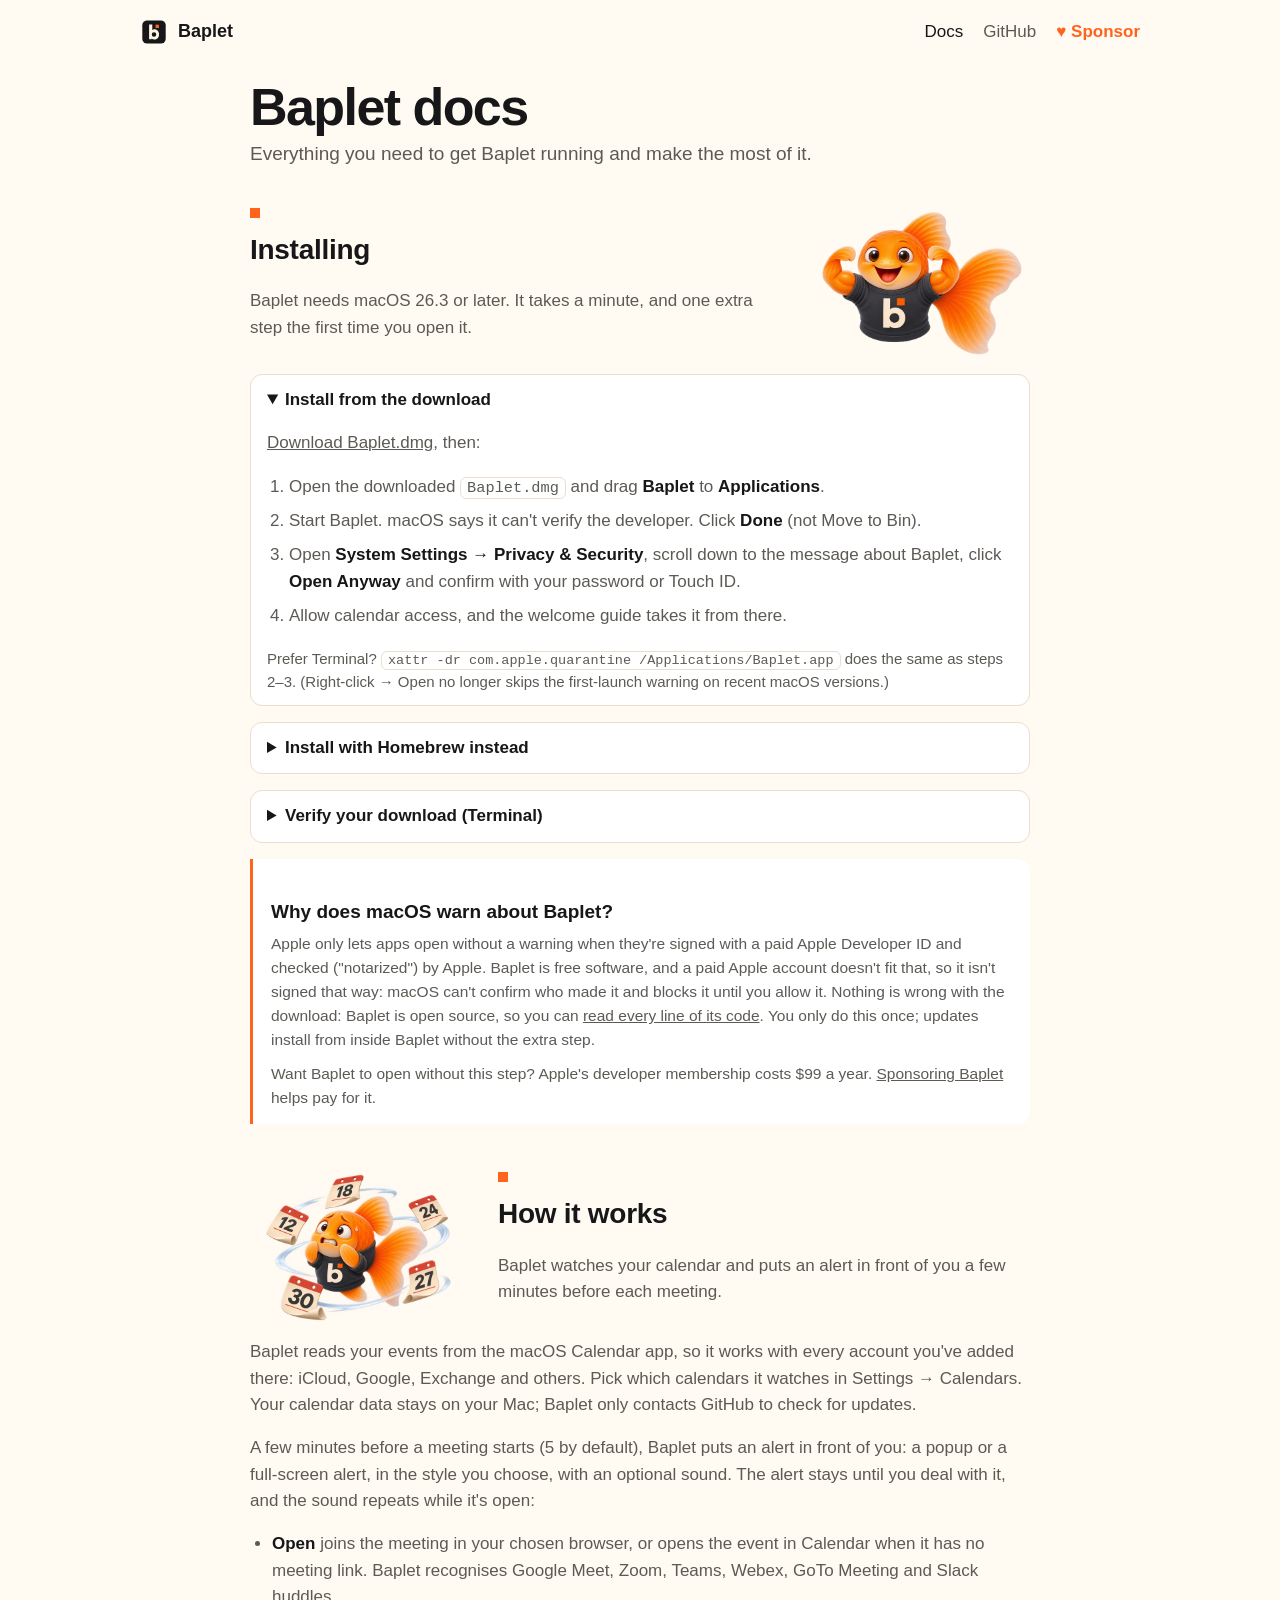
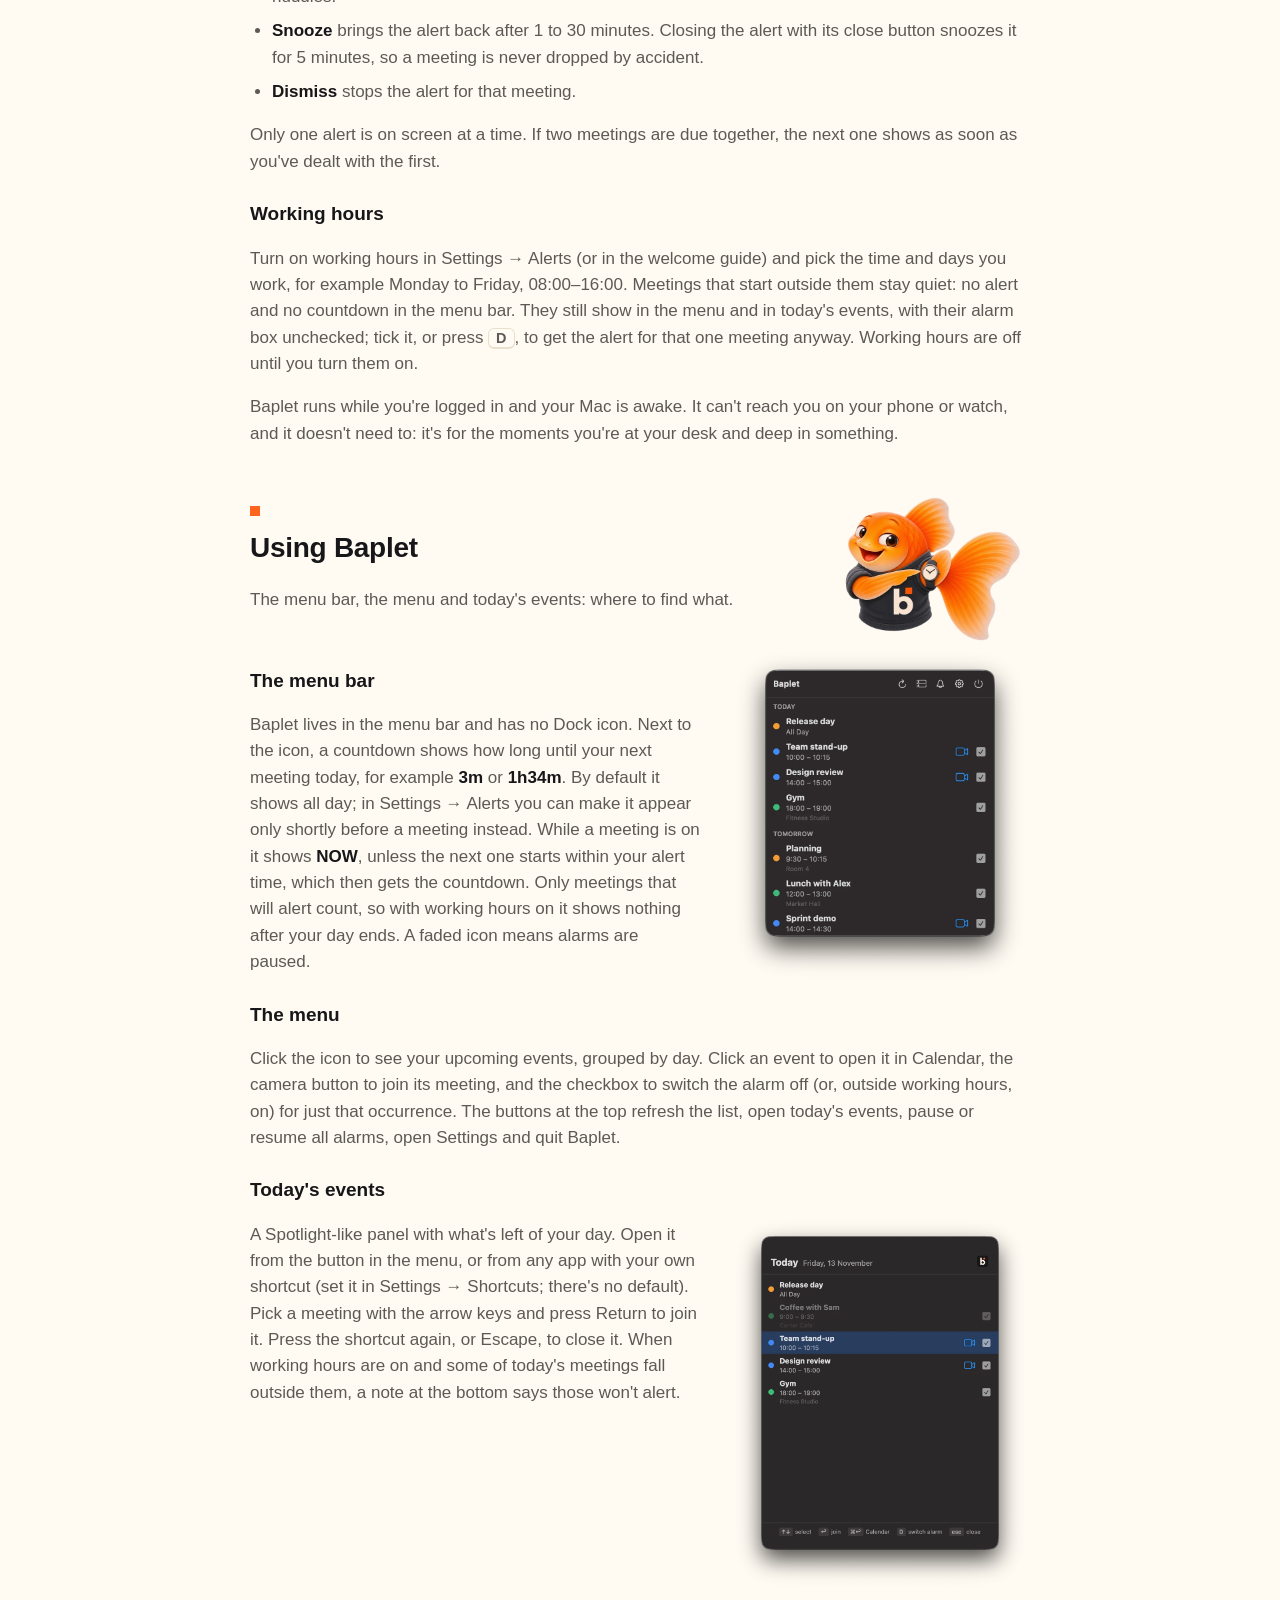
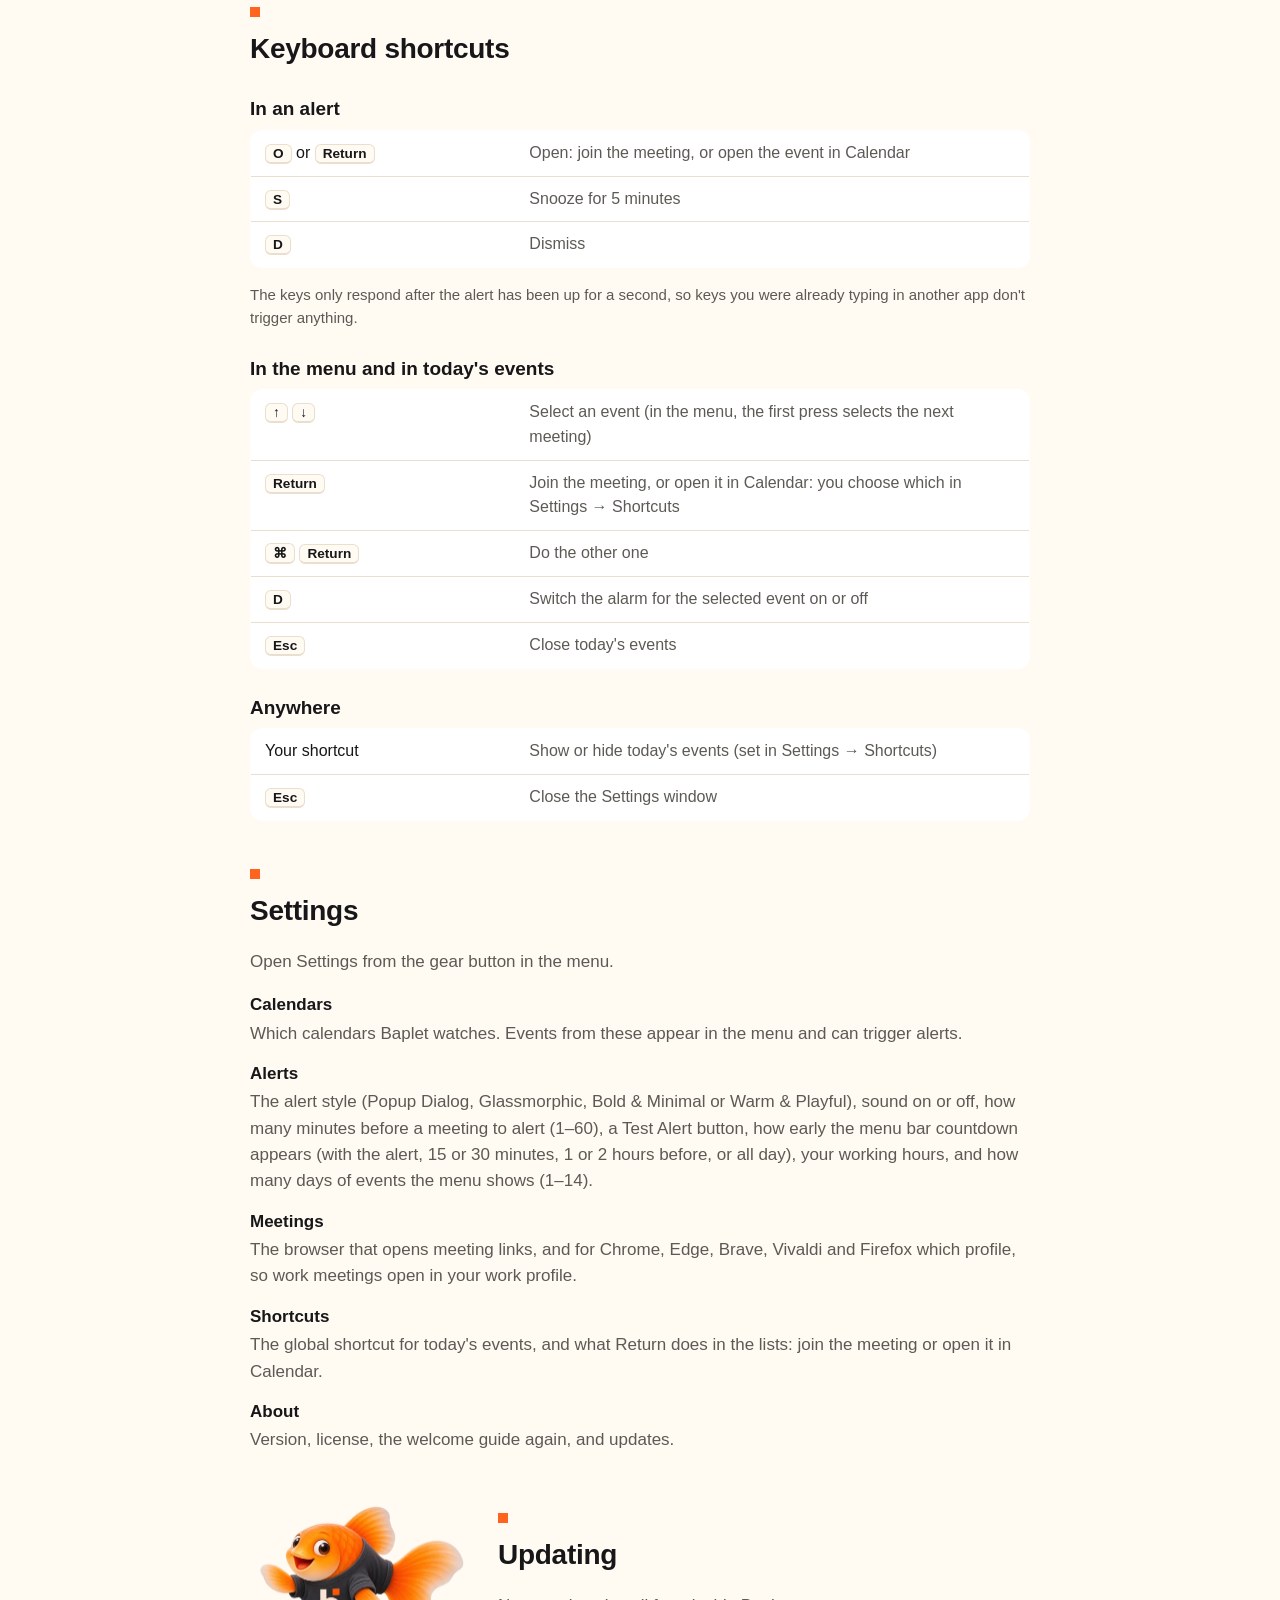
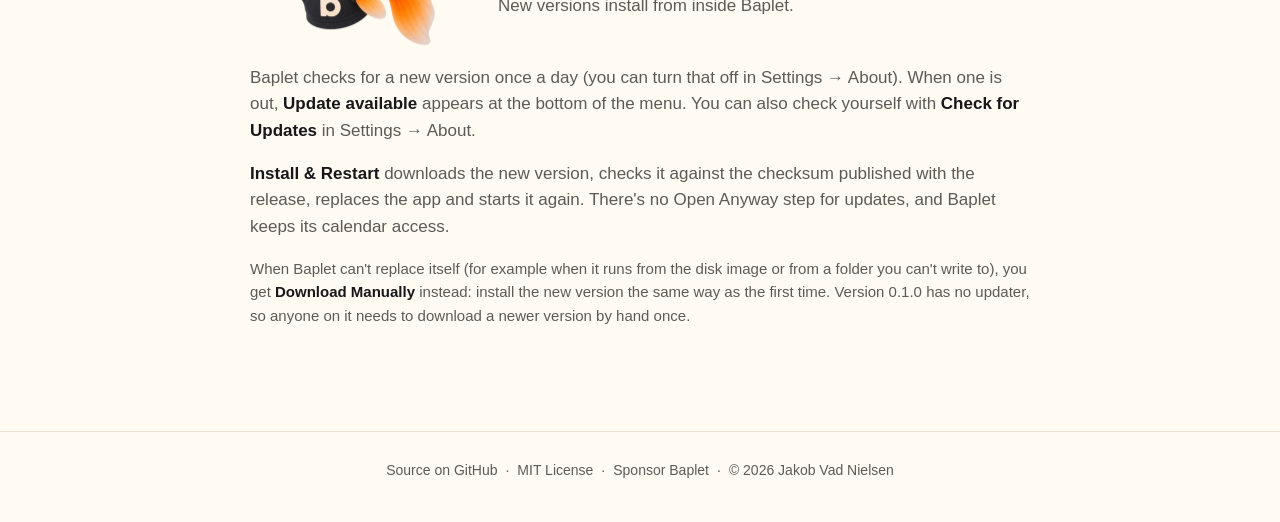
==== commit 92d0bcb3: "Homebrew tap, Verify your download, install steps in boxes - konkord-io/homebrew-tap holds the Baple" ====
--- a/site/docs.html
+++ b/site/docs.html
@@ -31,16 +31,36 @@
         <img class="fish" src="assets/fish_muscles.webp" alt="Baplet's goldfish flexing its fins, ready to go" width="220" height="147">
         <div>
           <h2>Installing</h2>
-          <p>Baplet needs macOS 26.3 or later. <a href="https://github.com/konkord-io/baplet/releases/latest/download/Baplet.dmg">Download Baplet.dmg</a>, then:</p>
+          <p>Baplet needs macOS 26.3 or later. It takes a minute, and one extra step the first time you open it.</p>
         </div>
       </div>
-      <ol>
-        <li>Open the downloaded <code>Baplet.dmg</code> and drag <strong>Baplet</strong> to <strong>Applications</strong>.</li>
-        <li>Start Baplet. macOS says it can't verify the developer. Click <strong>Done</strong> (not Move to Bin).</li>
-        <li>Open <strong>System Settings → Privacy &amp; Security</strong>, scroll down to the message about Baplet, click <strong>Open Anyway</strong> and confirm with your password or Touch ID.</li>
-        <li>Allow calendar access, and the welcome guide takes it from there.</li>
-      </ol>
-      <p class="docs-note">Prefer Terminal? <code>xattr -dr com.apple.quarantine /Applications/Baplet.app</code> does the same as steps 2–3. (Right-click → Open no longer skips the first-launch warning on recent macOS versions.)</p>
+      <details class="docs-more" id="manual" open>
+        <summary>Install from the download</summary>
+        <p><a href="https://github.com/konkord-io/baplet/releases/latest/download/Baplet.dmg">Download Baplet.dmg</a>, then:</p>
+        <ol>
+          <li>Open the downloaded <code>Baplet.dmg</code> and drag <strong>Baplet</strong> to <strong>Applications</strong>.</li>
+          <li>Start Baplet. macOS says it can't verify the developer. Click <strong>Done</strong> (not Move to Bin).</li>
+          <li>Open <strong>System Settings → Privacy &amp; Security</strong>, scroll down to the message about Baplet, click <strong>Open Anyway</strong> and confirm with your password or Touch ID.</li>
+          <li>Allow calendar access, and the welcome guide takes it from there.</li>
+        </ol>
+        <p class="docs-note">Prefer Terminal? <code>xattr -dr com.apple.quarantine /Applications/Baplet.app</code> does the same as steps 2–3. (Right-click → Open no longer skips the first-launch warning on recent macOS versions.)</p>
+      </details>
+      <details class="docs-more" id="homebrew">
+        <summary>Install with Homebrew instead</summary>
+        <p>If you manage your apps with <a href="https://brew.sh">Homebrew</a>, install Baplet from the Konkord tap instead of the DMG:</p>
+        <pre class="docs-code"><code>brew trust konkord-io/tap
+brew install konkord-io/tap/baplet</code></pre>
+        <p class="docs-note">Homebrew asks you to trust the tap once. macOS still blocks Baplet the first time you open it, so do steps 2–4 above. Baplet updates itself, and <code>brew uninstall --zap baplet</code> removes it with its settings.</p>
+      </details>
+      <details class="docs-more" id="verify">
+        <summary>Verify your download (Terminal)</summary>
+        <p>Baplet isn't signed by Apple, but every release is signed with Baplet's own certificate. Before you click Open Anyway, you can check in Terminal that your copy is genuine and unchanged:</p>
+        <pre class="docs-code"><code>codesign --verify --deep --strict /Applications/Baplet.app &amp;&amp; echo "Intact"
+codesign -d -r- /Applications/Baplet.app 2&gt;&amp;1 | grep -o 'certificate root = H"[0-9a-f]*"'</code></pre>
+        <p>The first command should print <code>Intact</code>, and the second exactly:</p>
+        <pre class="docs-code"><code>certificate root = H"476a66de31db738a85b5e21719b82752ca256184"</code></pre>
+        <p class="docs-note">That is the fingerprint of Baplet's signing certificate. If you see an error or a different fingerprint, don't open that copy: delete it and download Baplet from this site.</p>
+      </details>
       <div class="why">
         <h3>Why does macOS warn about Baplet?</h3>
         <p>Apple only lets apps open without a warning when they're signed with a paid Apple Developer ID and checked ("notarized") by Apple. Baplet is free software, and a paid Apple account doesn't fit that, so it isn't signed that way: macOS can't confirm who made it and blocks it until you allow it. Nothing is wrong with the download: Baplet is open source, so you can <a href="https://github.com/konkord-io/baplet">read every line of its code</a>. You only do this once; updates install from inside Baplet without the extra step.</p>
@@ -155,5 +175,13 @@
     <span>·</span>
     <span>© 2026 Jakob Vad Nielsen</span>
   </footer>
+  <script>
+    function openFromHash() {
+      const target = location.hash && document.querySelector(location.hash);
+      if (target && target.tagName === "DETAILS") target.open = true;
+    }
+    window.addEventListener("hashchange", openFromHash);
+    openFromHash();
+  </script>
 </body>
 </html>
--- a/site/style.css
+++ b/site/style.css
@@ -286,3 +286,24 @@
 .why .sponsor-note { margin-top: 10px; }
 
 .open-settings .button { margin: 8px 0 24px; }
+
+.docs-code {
+  background: var(--card);
+  border: 1px solid var(--line);
+  border-radius: 10px;
+  padding: 12px 16px;
+  overflow-x: auto;
+  font-size: 15px;
+}
+.docs-code code { background: none; border: 0; padding: 0; }
+
+.docs-more {
+  margin: 16px 0;
+  padding: 12px 16px;
+  border: 1px solid var(--line);
+  border-radius: 12px;
+  background: var(--card);
+}
+.docs-more summary { cursor: pointer; font-weight: 600; color: var(--text); }
+.docs-more[open] summary { margin-bottom: 8px; }
+.docs-more p:last-child { margin-bottom: 0; }
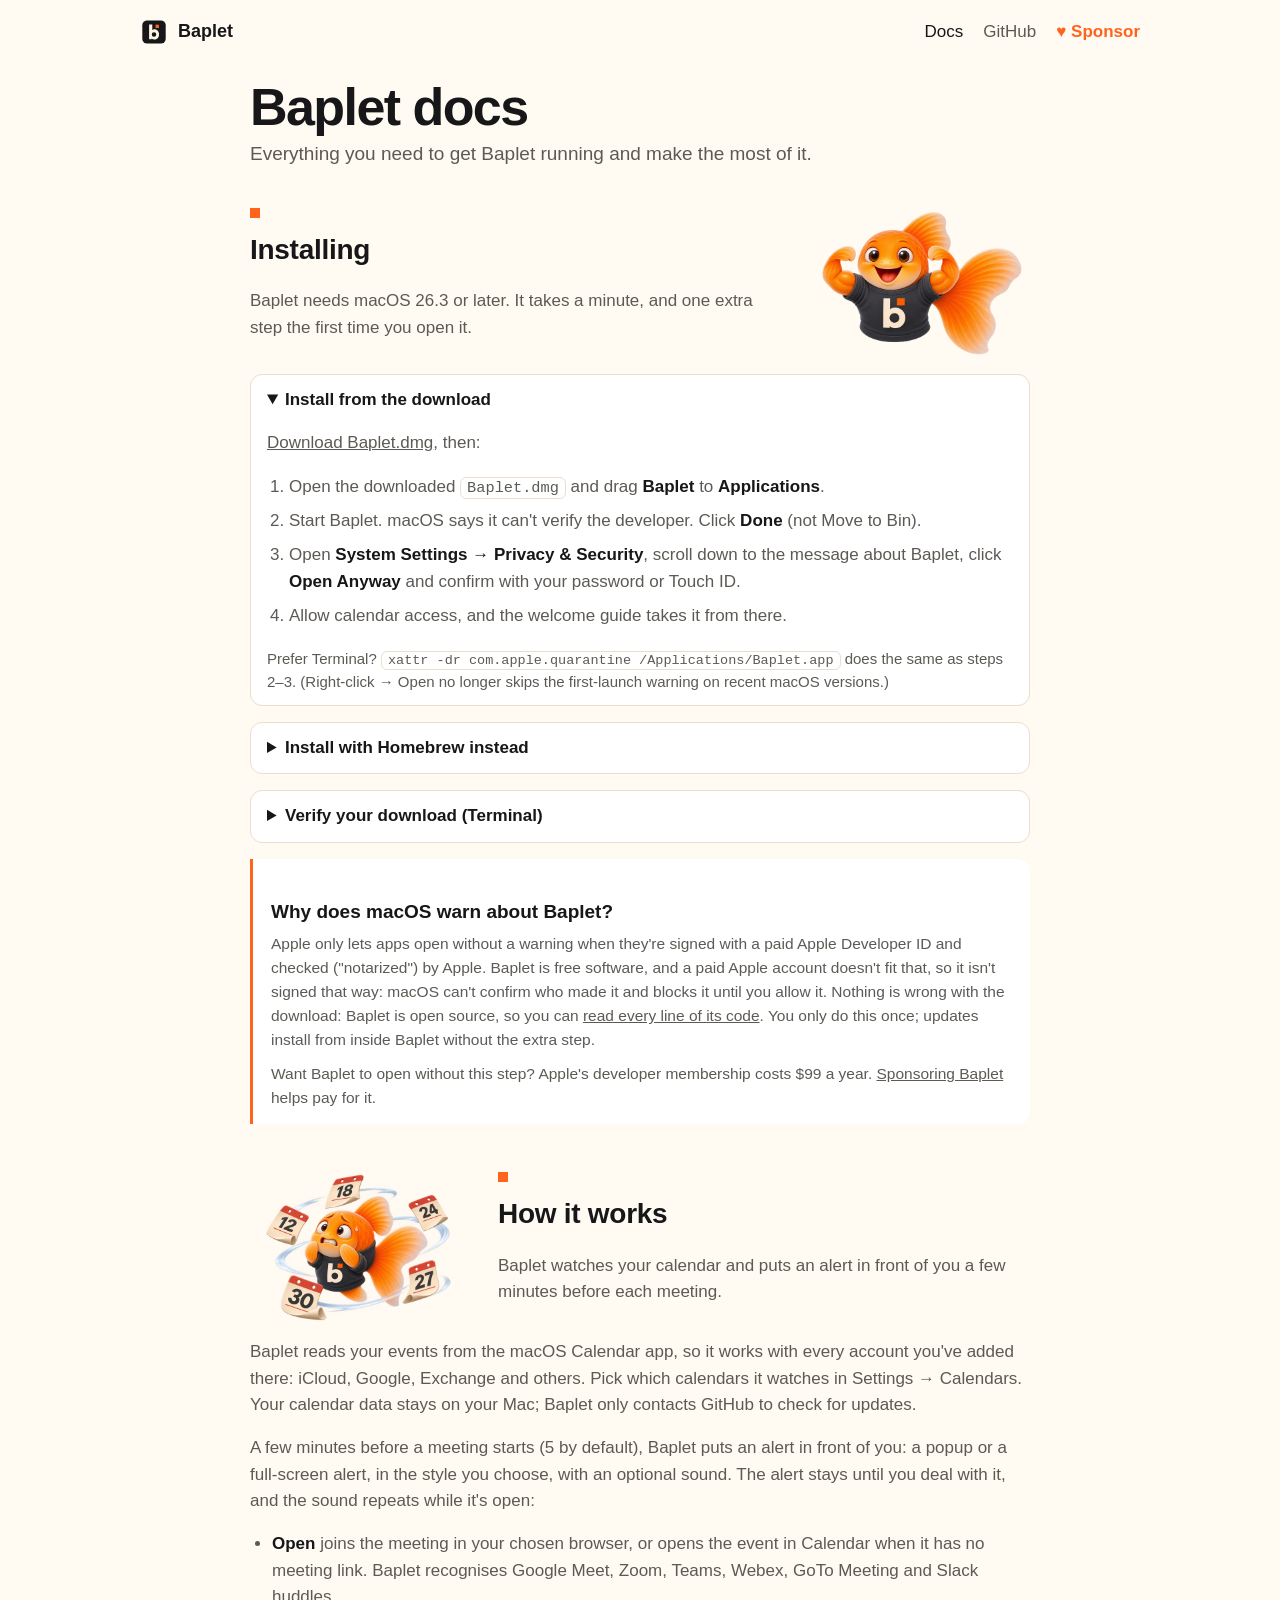
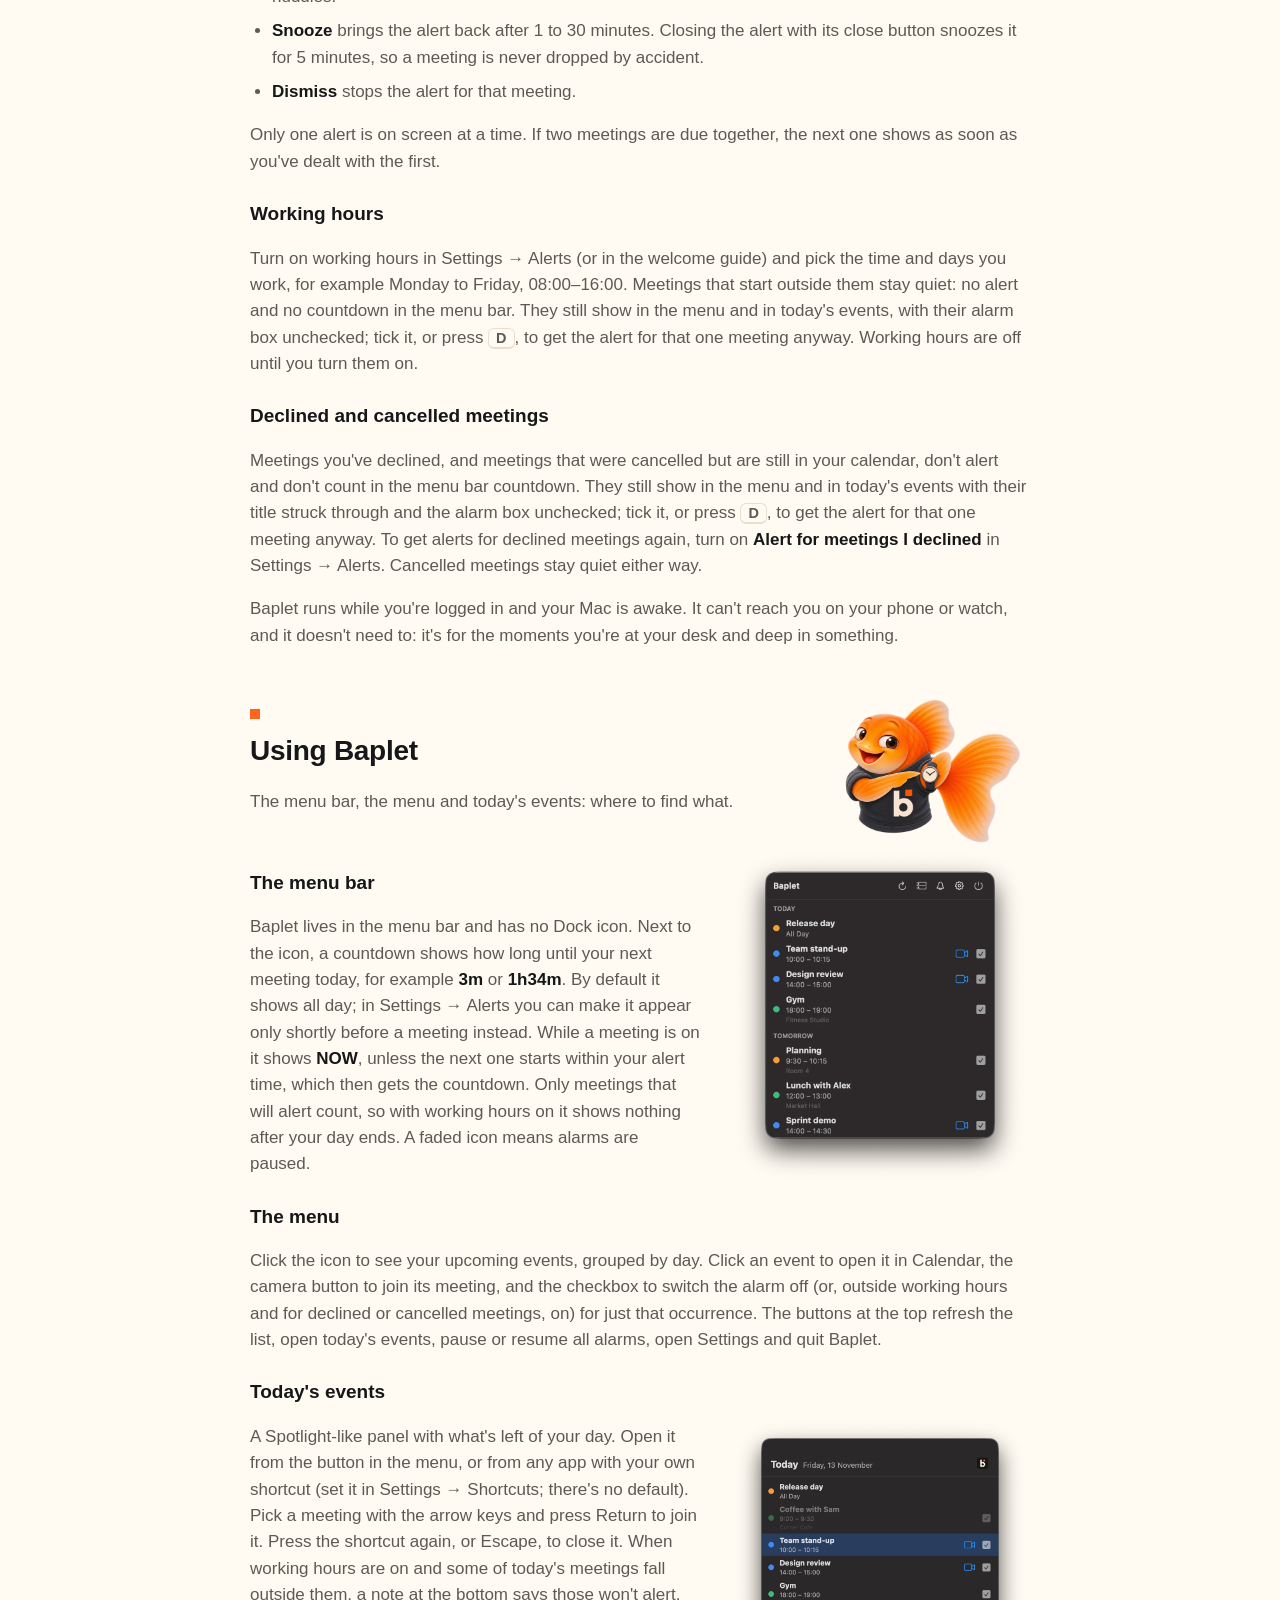
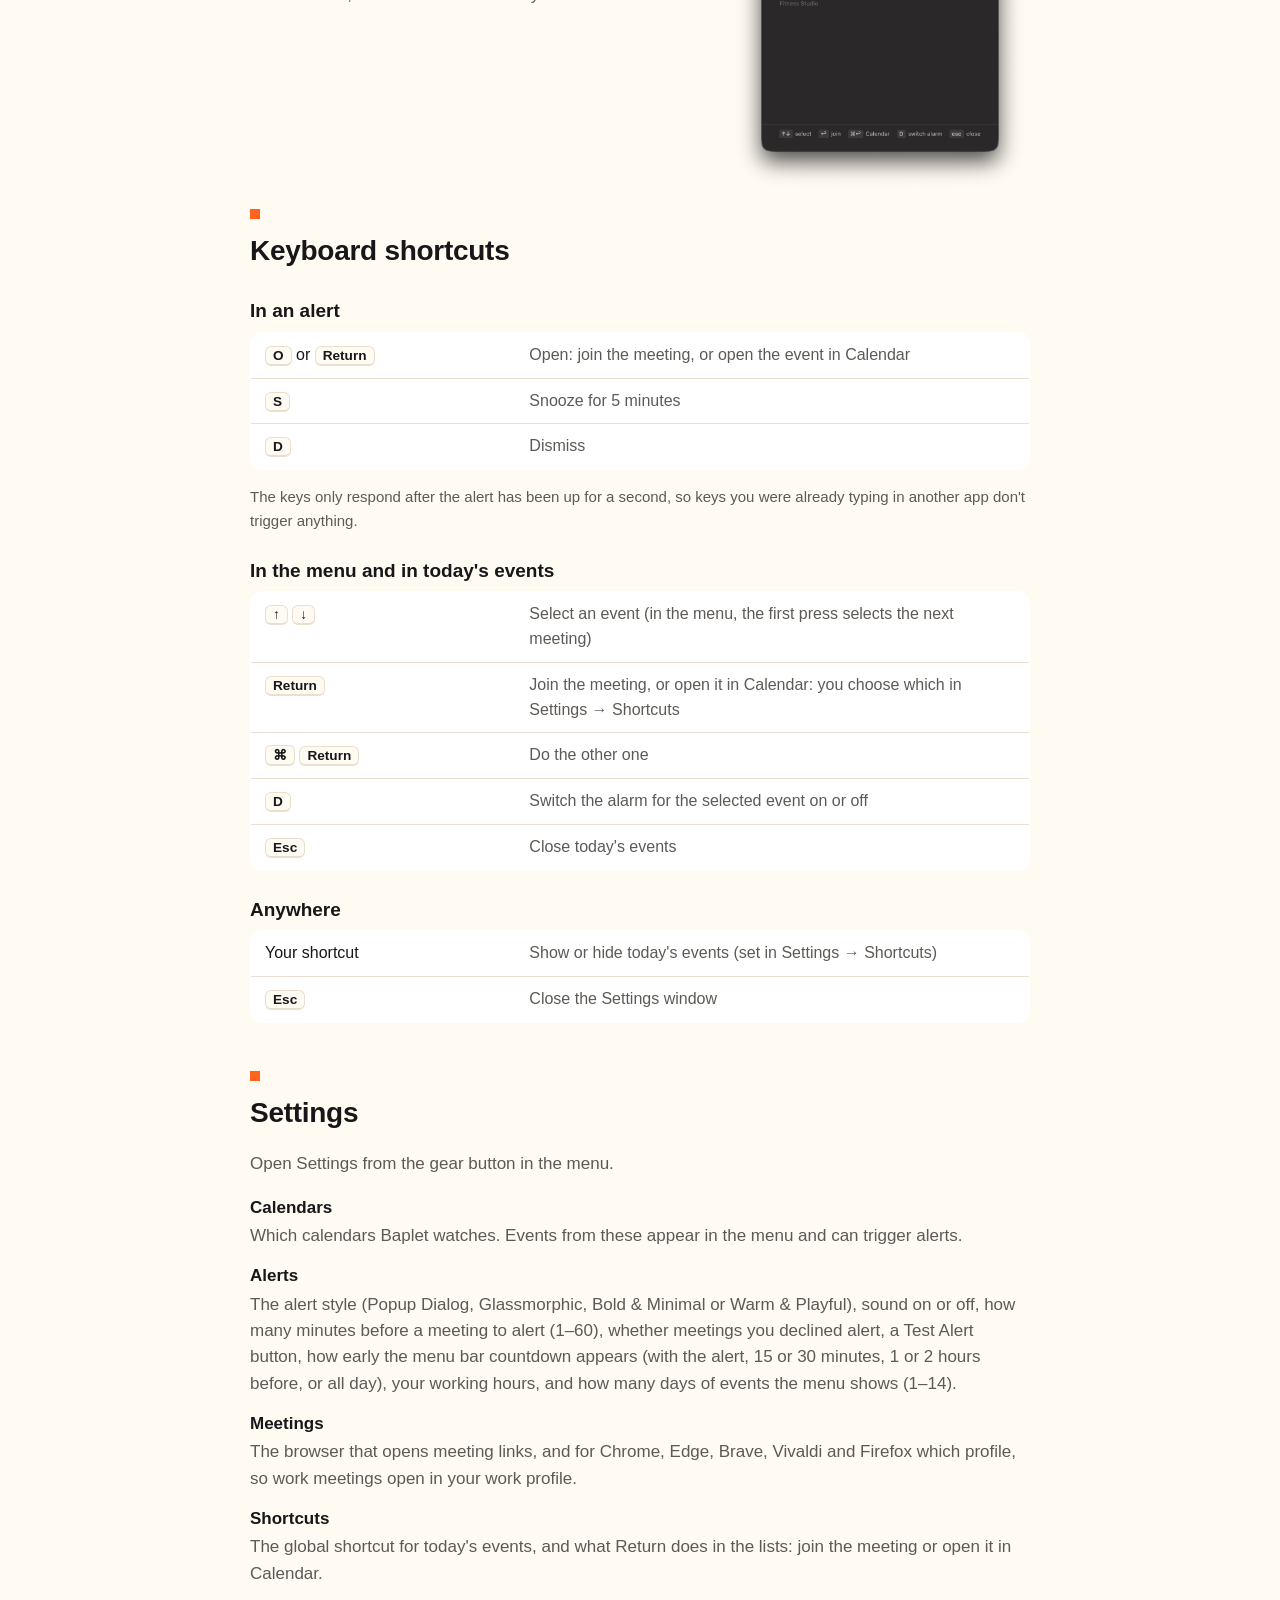
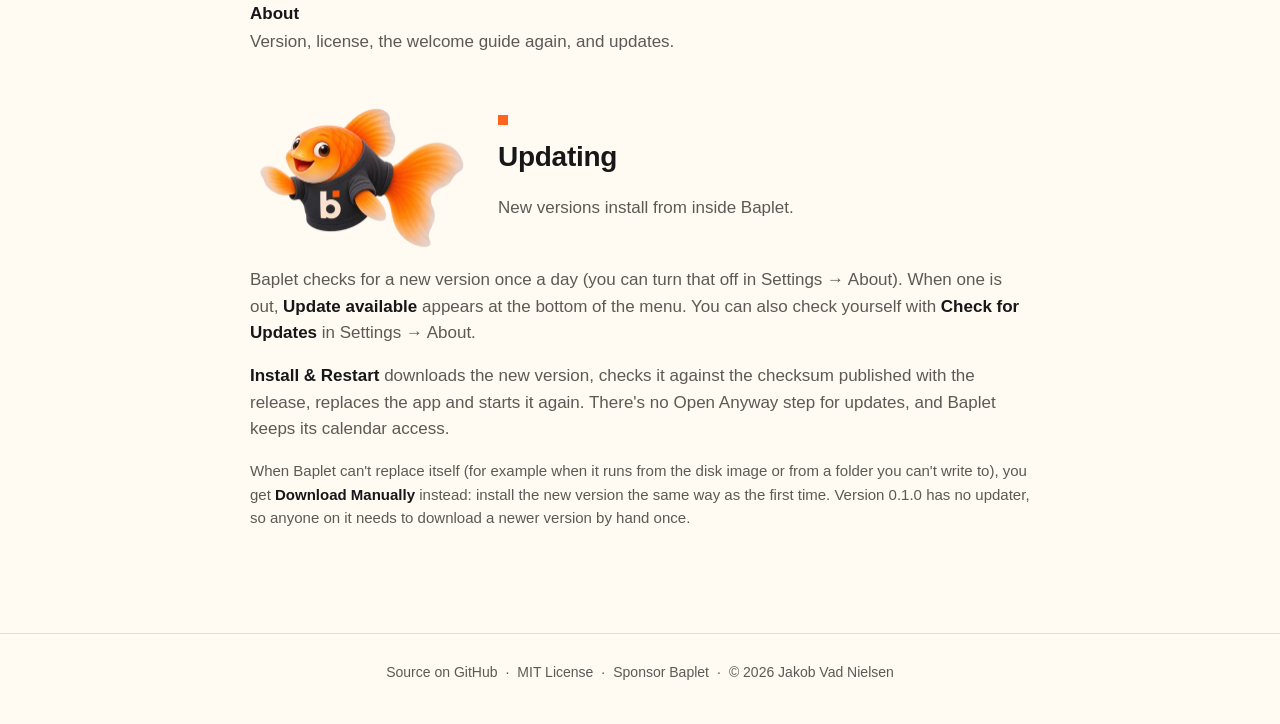
==== commit 50363501: "Don't alert for declined or cancelled meetings Baplet alerted for every event EventKit returned, inc" ====
--- a/site/docs.html
+++ b/site/docs.html
@@ -86,6 +86,9 @@
       <p>Only one alert is on screen at a time. If two meetings are due together, the next one shows as soon as you've dealt with the first.</p>
       <h3>Working hours</h3>
       <p>Turn on working hours in Settings → Alerts (or in the welcome guide) and pick the time and days you work, for example Monday to Friday, 08:00–16:00. Meetings that start outside them stay quiet: no alert and no countdown in the menu bar. They still show in the menu and in today's events, with their alarm box unchecked; tick it, or press <kbd>D</kbd>, to get the alert for that one meeting anyway. Working hours are off until you turn them on.</p>
+
+      <h3>Declined and cancelled meetings</h3>
+      <p>Meetings you've declined, and meetings that were cancelled but are still in your calendar, don't alert and don't count in the menu bar countdown. They still show in the menu and in today's events with their title struck through and the alarm box unchecked; tick it, or press <kbd>D</kbd>, to get the alert for that one meeting anyway. To get alerts for declined meetings again, turn on <strong>Alert for meetings I declined</strong> in Settings → Alerts. Cancelled meetings stay quiet either way.</p>
       <p>Baplet runs while you're logged in and your Mac is awake. It can't reach you on your phone or watch, and it doesn't need to: it's for the moments you're at your desk and deep in something.</p>
     </section>
 
@@ -103,7 +106,7 @@
       <h3>The menu bar</h3>
       <p>Baplet lives in the menu bar and has no Dock icon. Next to the icon, a countdown shows how long until your next meeting today, for example <strong>3m</strong> or <strong>1h34m</strong>. By default it shows all day; in Settings → Alerts you can make it appear only shortly before a meeting instead. While a meeting is on it shows <strong>NOW</strong>, unless the next one starts within your alert time, which then gets the countdown. Only meetings that will alert count, so with working hours on it shows nothing after your day ends. A faded icon means alarms are paused.</p>
       <h3>The menu</h3>
-      <p>Click the icon to see your upcoming events, grouped by day. Click an event to open it in Calendar, the camera button to join its meeting, and the checkbox to switch the alarm off (or, outside working hours, on) for just that occurrence. The buttons at the top refresh the list, open today's events, pause or resume all alarms, open Settings and quit Baplet.</p>
+      <p>Click the icon to see your upcoming events, grouped by day. Click an event to open it in Calendar, the camera button to join its meeting, and the checkbox to switch the alarm off (or, outside working hours and for declined or cancelled meetings, on) for just that occurrence. The buttons at the top refresh the list, open today's events, pause or resume all alarms, open Settings and quit Baplet.</p>
       <h3 class="docs-clear">Today's events</h3>
       <figure class="docs-shot docs-shot--right">
         <img src="assets/screenshots/today-dark.webp" alt="The Today panel listing the day's meetings with the stand-up selected" loading="lazy">
@@ -142,7 +145,7 @@
         <dt>Calendars</dt>
         <dd>Which calendars Baplet watches. Events from these appear in the menu and can trigger alerts.</dd>
         <dt>Alerts</dt>
-        <dd>The alert style (Popup Dialog, Glassmorphic, Bold &amp; Minimal or Warm &amp; Playful), sound on or off, how many minutes before a meeting to alert (1–60), a Test Alert button, how early the menu bar countdown appears (with the alert, 15 or 30 minutes, 1 or 2 hours before, or all day), your working hours, and how many days of events the menu shows (1–14).</dd>
+        <dd>The alert style (Popup Dialog, Glassmorphic, Bold &amp; Minimal or Warm &amp; Playful), sound on or off, how many minutes before a meeting to alert (1–60), whether meetings you declined alert, a Test Alert button, how early the menu bar countdown appears (with the alert, 15 or 30 minutes, 1 or 2 hours before, or all day), your working hours, and how many days of events the menu shows (1–14).</dd>
         <dt>Meetings</dt>
         <dd>The browser that opens meeting links, and for Chrome, Edge, Brave, Vivaldi and Firefox which profile, so work meetings open in your work profile.</dd>
         <dt>Shortcuts</dt>
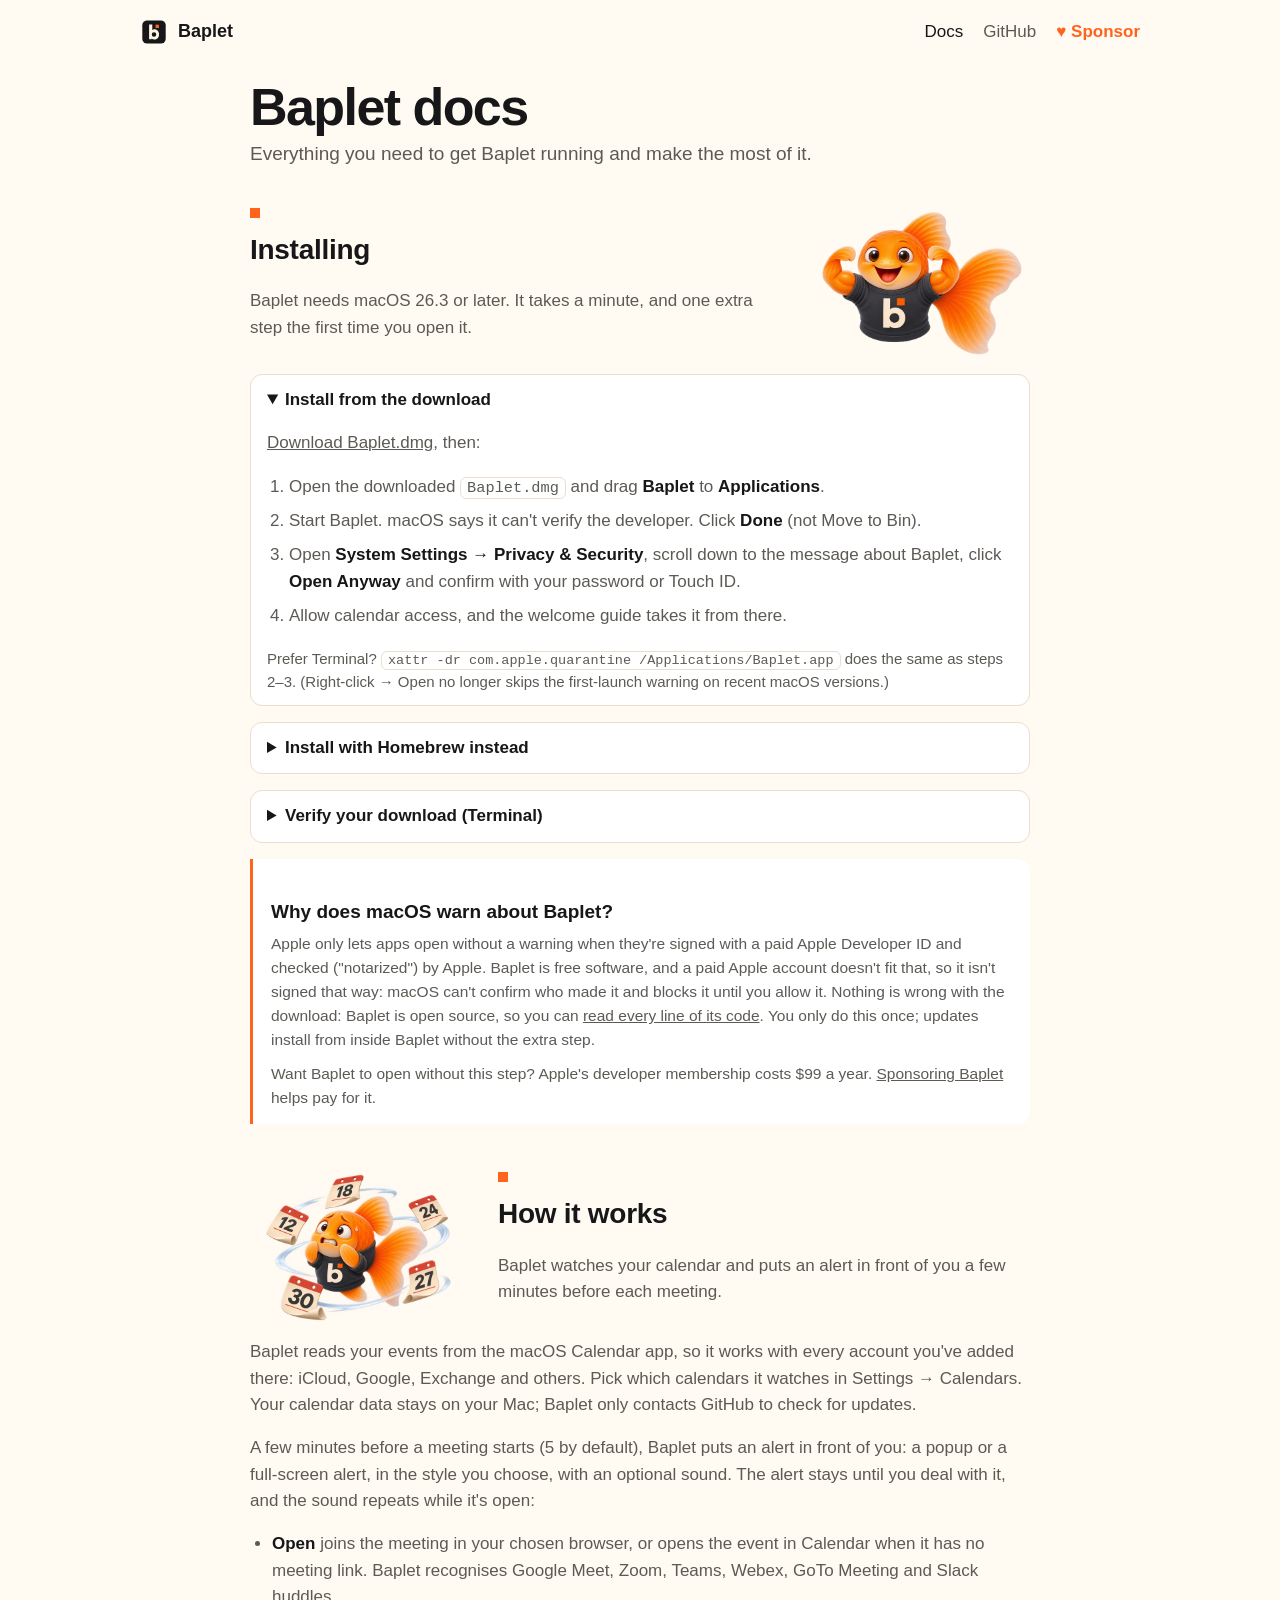
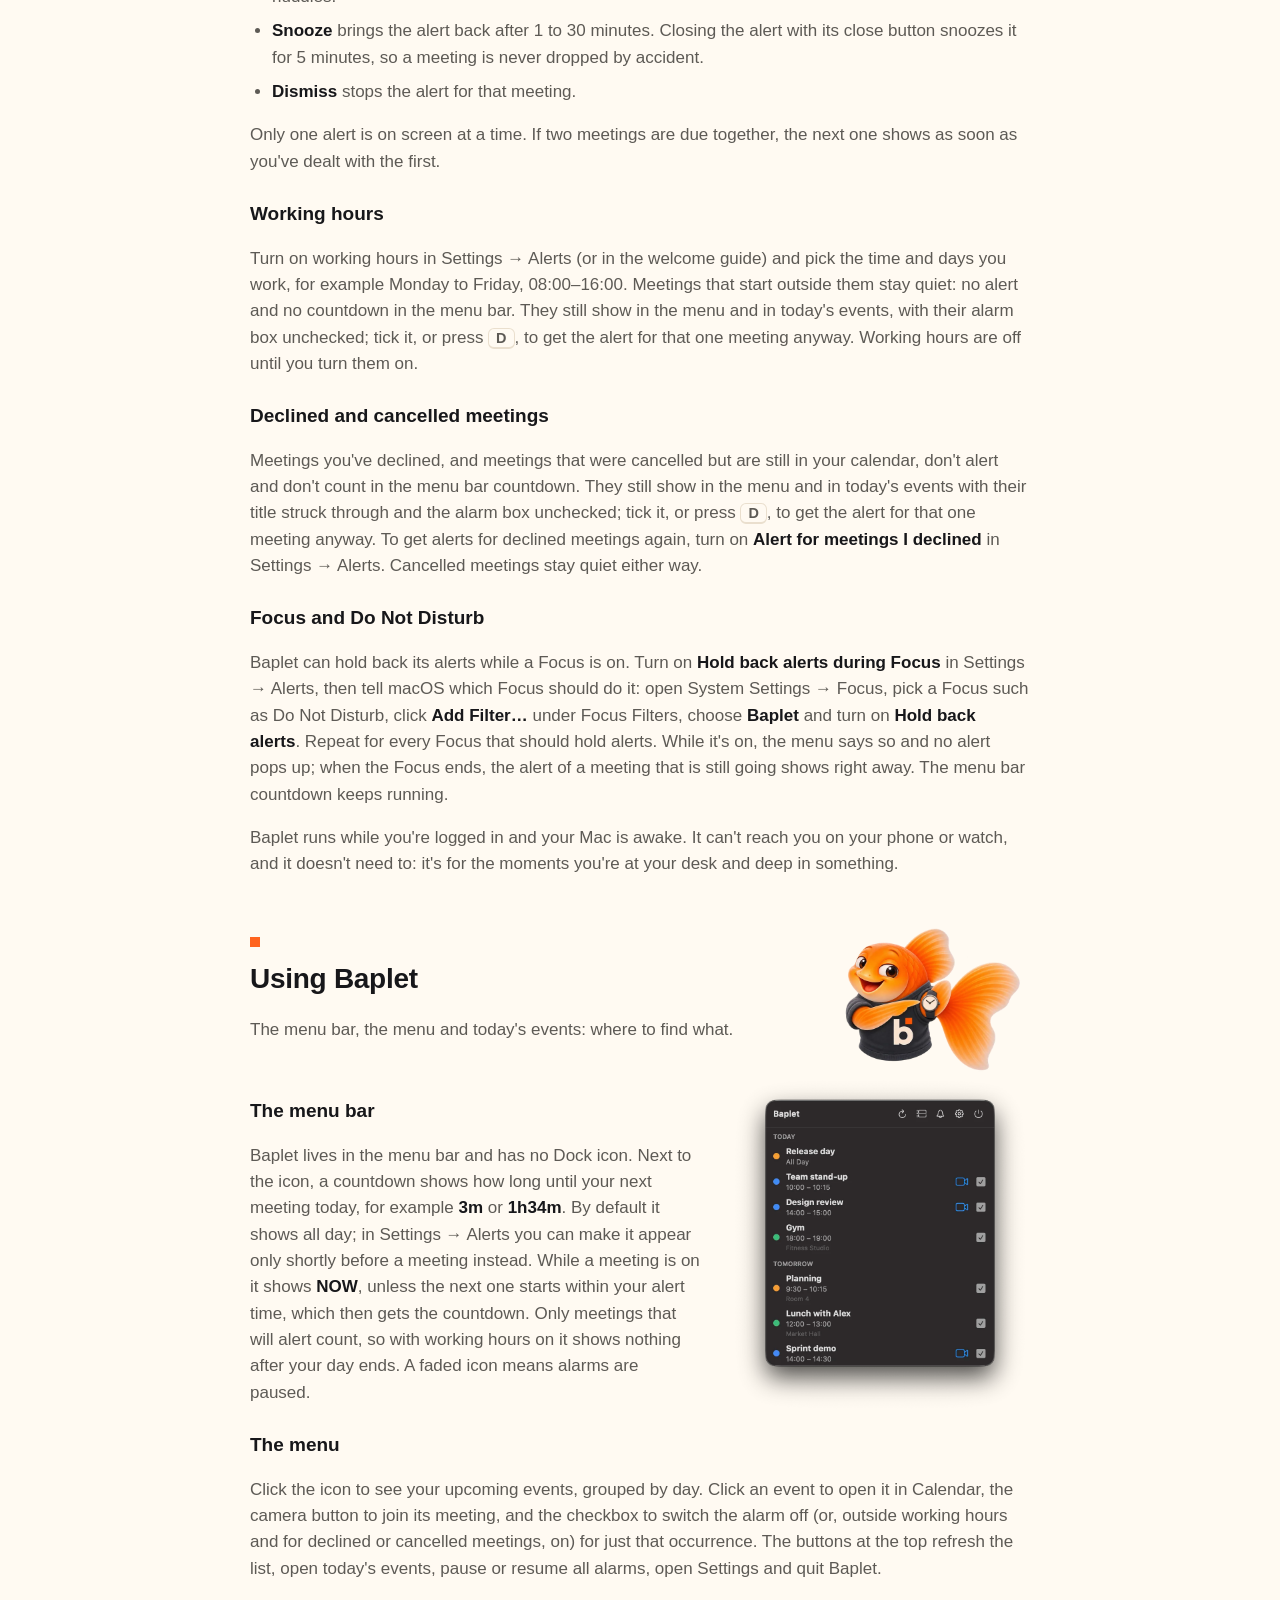
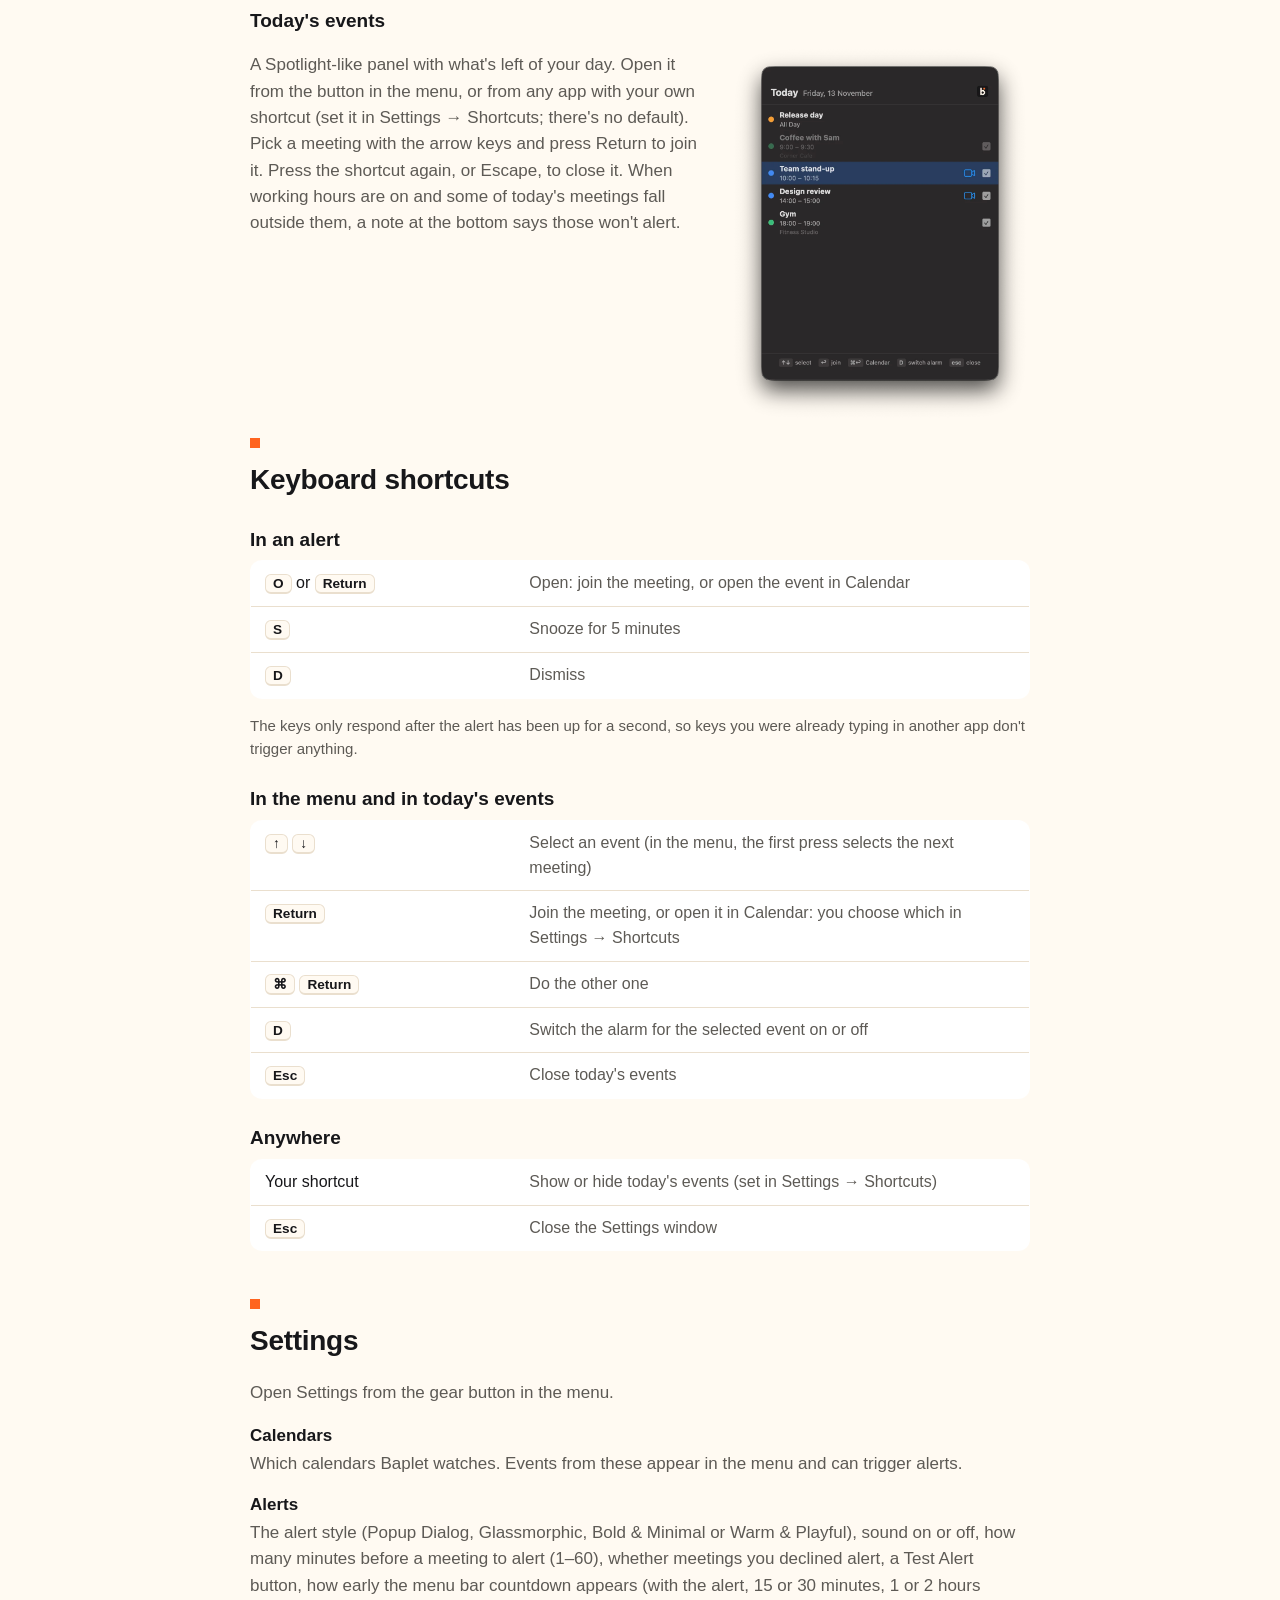
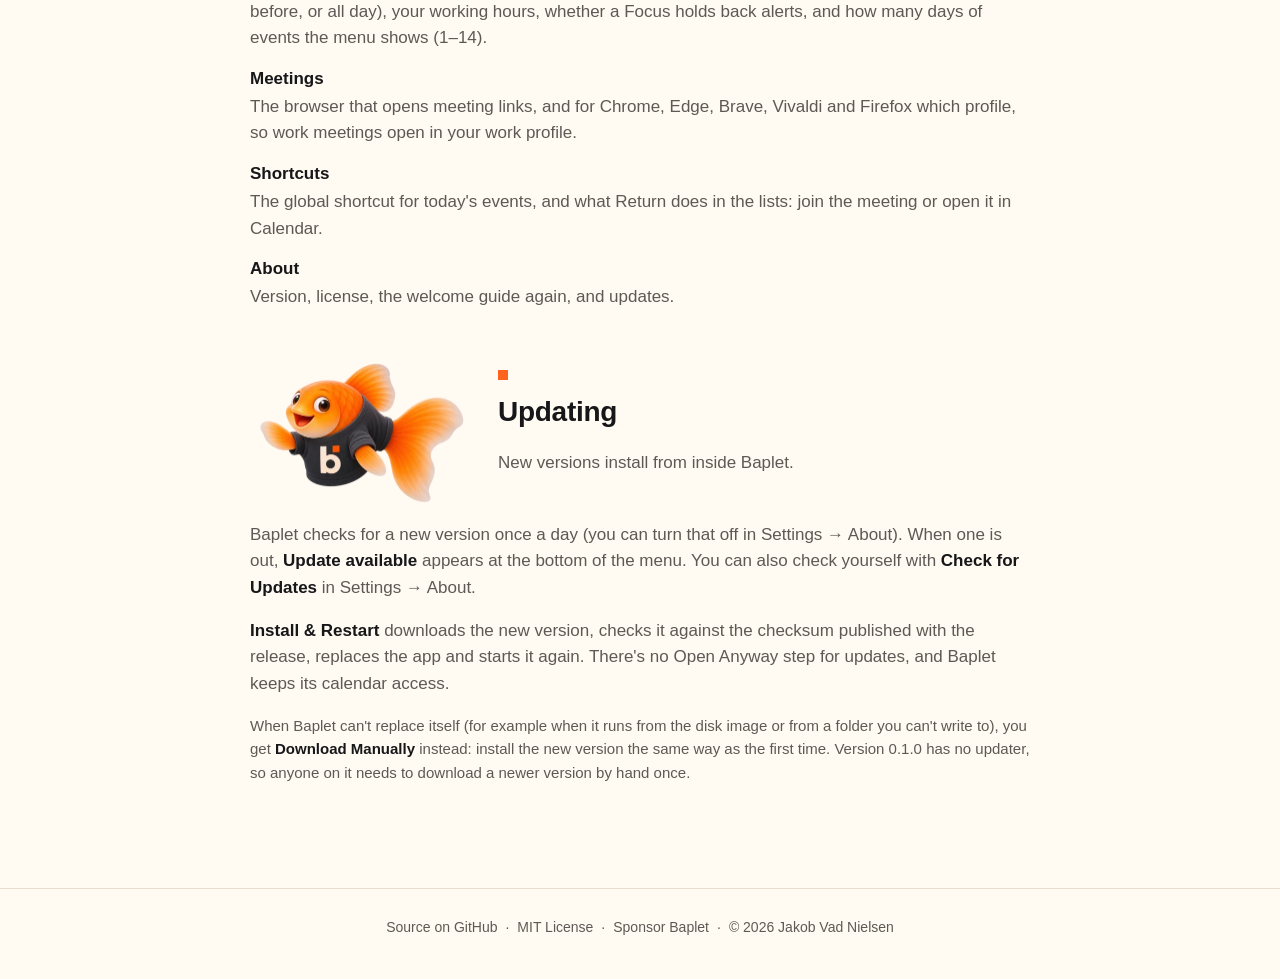
==== commit 64092708: "Hold back alerts during Focus New Focus filter (BapletFocusFilter) users add to a Focus in System Se" ====
--- a/site/docs.html
+++ b/site/docs.html
@@ -89,6 +89,9 @@
 
       <h3>Declined and cancelled meetings</h3>
       <p>Meetings you've declined, and meetings that were cancelled but are still in your calendar, don't alert and don't count in the menu bar countdown. They still show in the menu and in today's events with their title struck through and the alarm box unchecked; tick it, or press <kbd>D</kbd>, to get the alert for that one meeting anyway. To get alerts for declined meetings again, turn on <strong>Alert for meetings I declined</strong> in Settings → Alerts. Cancelled meetings stay quiet either way.</p>
+
+      <h3>Focus and Do Not Disturb</h3>
+      <p>Baplet can hold back its alerts while a Focus is on. Turn on <strong>Hold back alerts during Focus</strong> in Settings → Alerts, then tell macOS which Focus should do it: open System Settings → Focus, pick a Focus such as Do Not Disturb, click <strong>Add Filter…</strong> under Focus Filters, choose <strong>Baplet</strong> and turn on <strong>Hold back alerts</strong>. Repeat for every Focus that should hold alerts. While it's on, the menu says so and no alert pops up; when the Focus ends, the alert of a meeting that is still going shows right away. The menu bar countdown keeps running.</p>
       <p>Baplet runs while you're logged in and your Mac is awake. It can't reach you on your phone or watch, and it doesn't need to: it's for the moments you're at your desk and deep in something.</p>
     </section>
 
@@ -145,7 +148,7 @@
         <dt>Calendars</dt>
         <dd>Which calendars Baplet watches. Events from these appear in the menu and can trigger alerts.</dd>
         <dt>Alerts</dt>
-        <dd>The alert style (Popup Dialog, Glassmorphic, Bold &amp; Minimal or Warm &amp; Playful), sound on or off, how many minutes before a meeting to alert (1–60), whether meetings you declined alert, a Test Alert button, how early the menu bar countdown appears (with the alert, 15 or 30 minutes, 1 or 2 hours before, or all day), your working hours, and how many days of events the menu shows (1–14).</dd>
+        <dd>The alert style (Popup Dialog, Glassmorphic, Bold &amp; Minimal or Warm &amp; Playful), sound on or off, how many minutes before a meeting to alert (1–60), whether meetings you declined alert, a Test Alert button, how early the menu bar countdown appears (with the alert, 15 or 30 minutes, 1 or 2 hours before, or all day), your working hours, whether a Focus holds back alerts, and how many days of events the menu shows (1–14).</dd>
         <dt>Meetings</dt>
         <dd>The browser that opens meeting links, and for Chrome, Edge, Brave, Vivaldi and Firefox which profile, so work meetings open in your work profile.</dd>
         <dt>Shortcuts</dt>
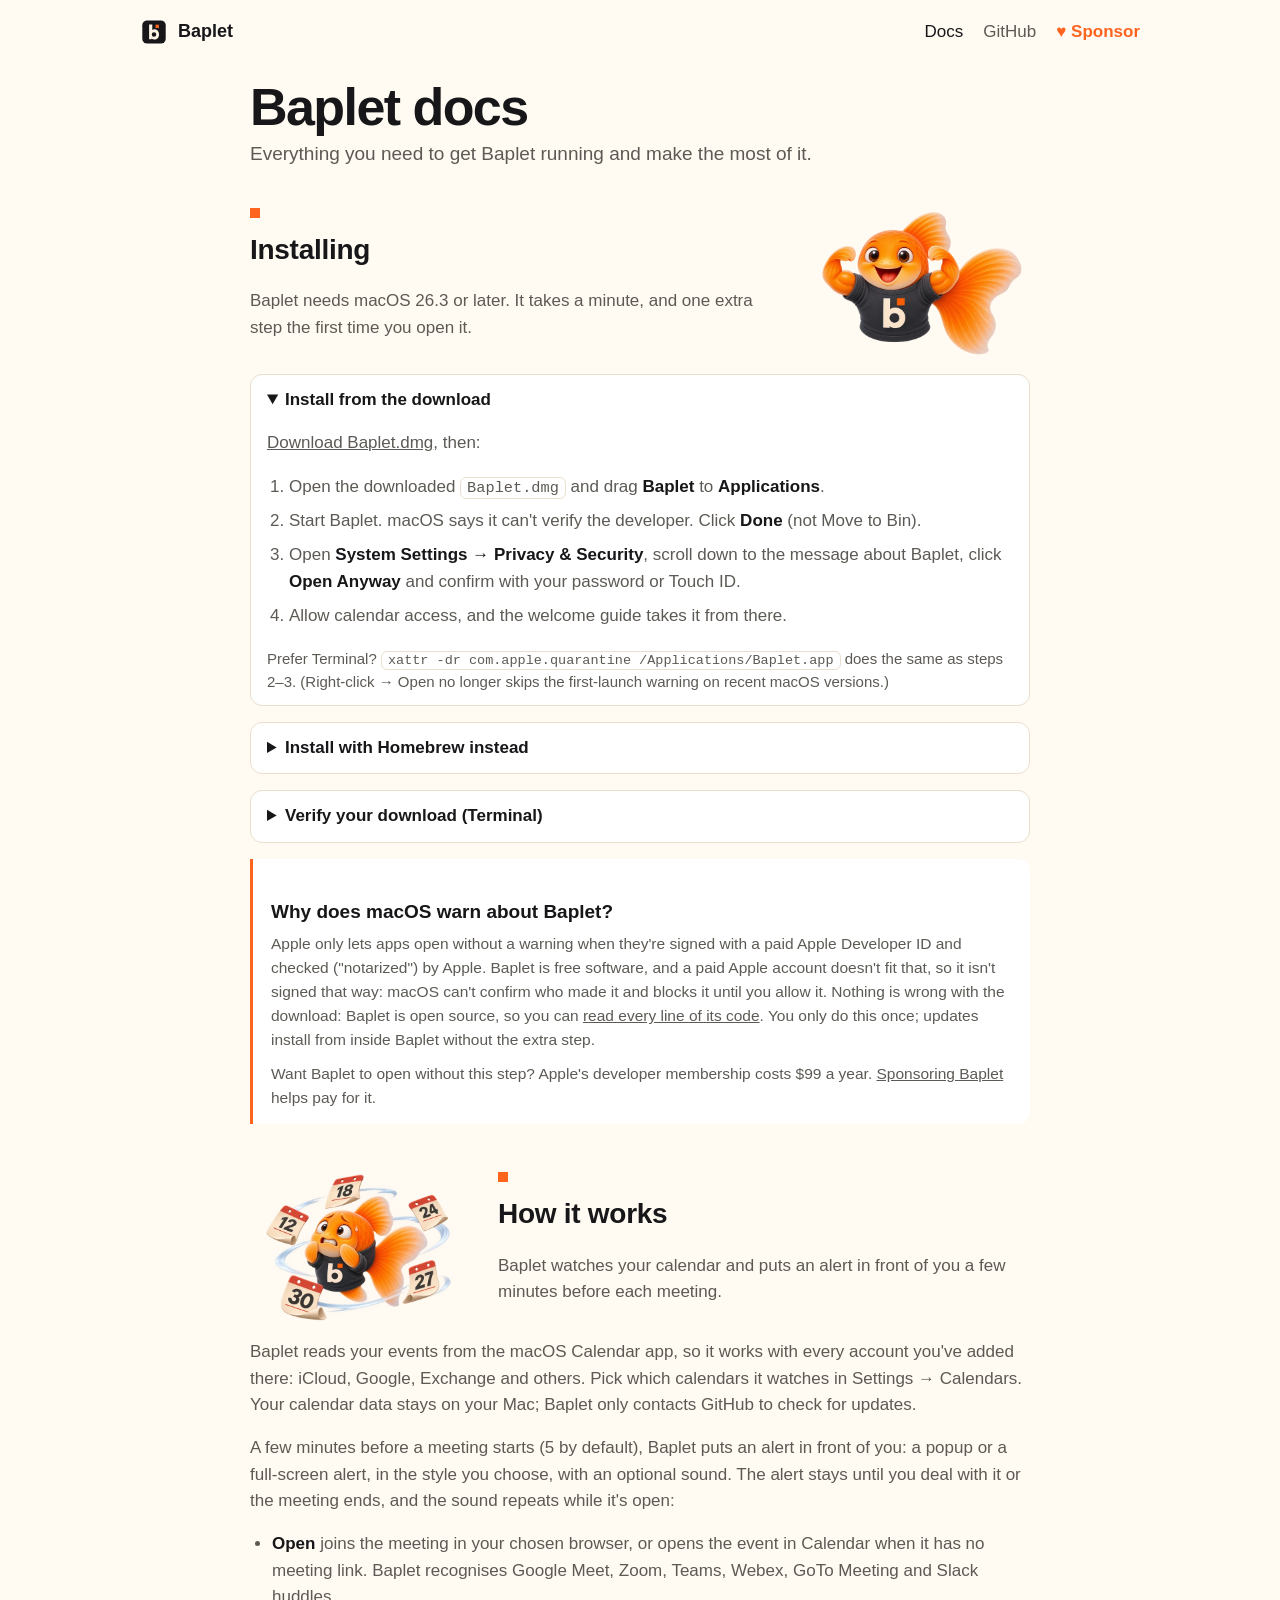
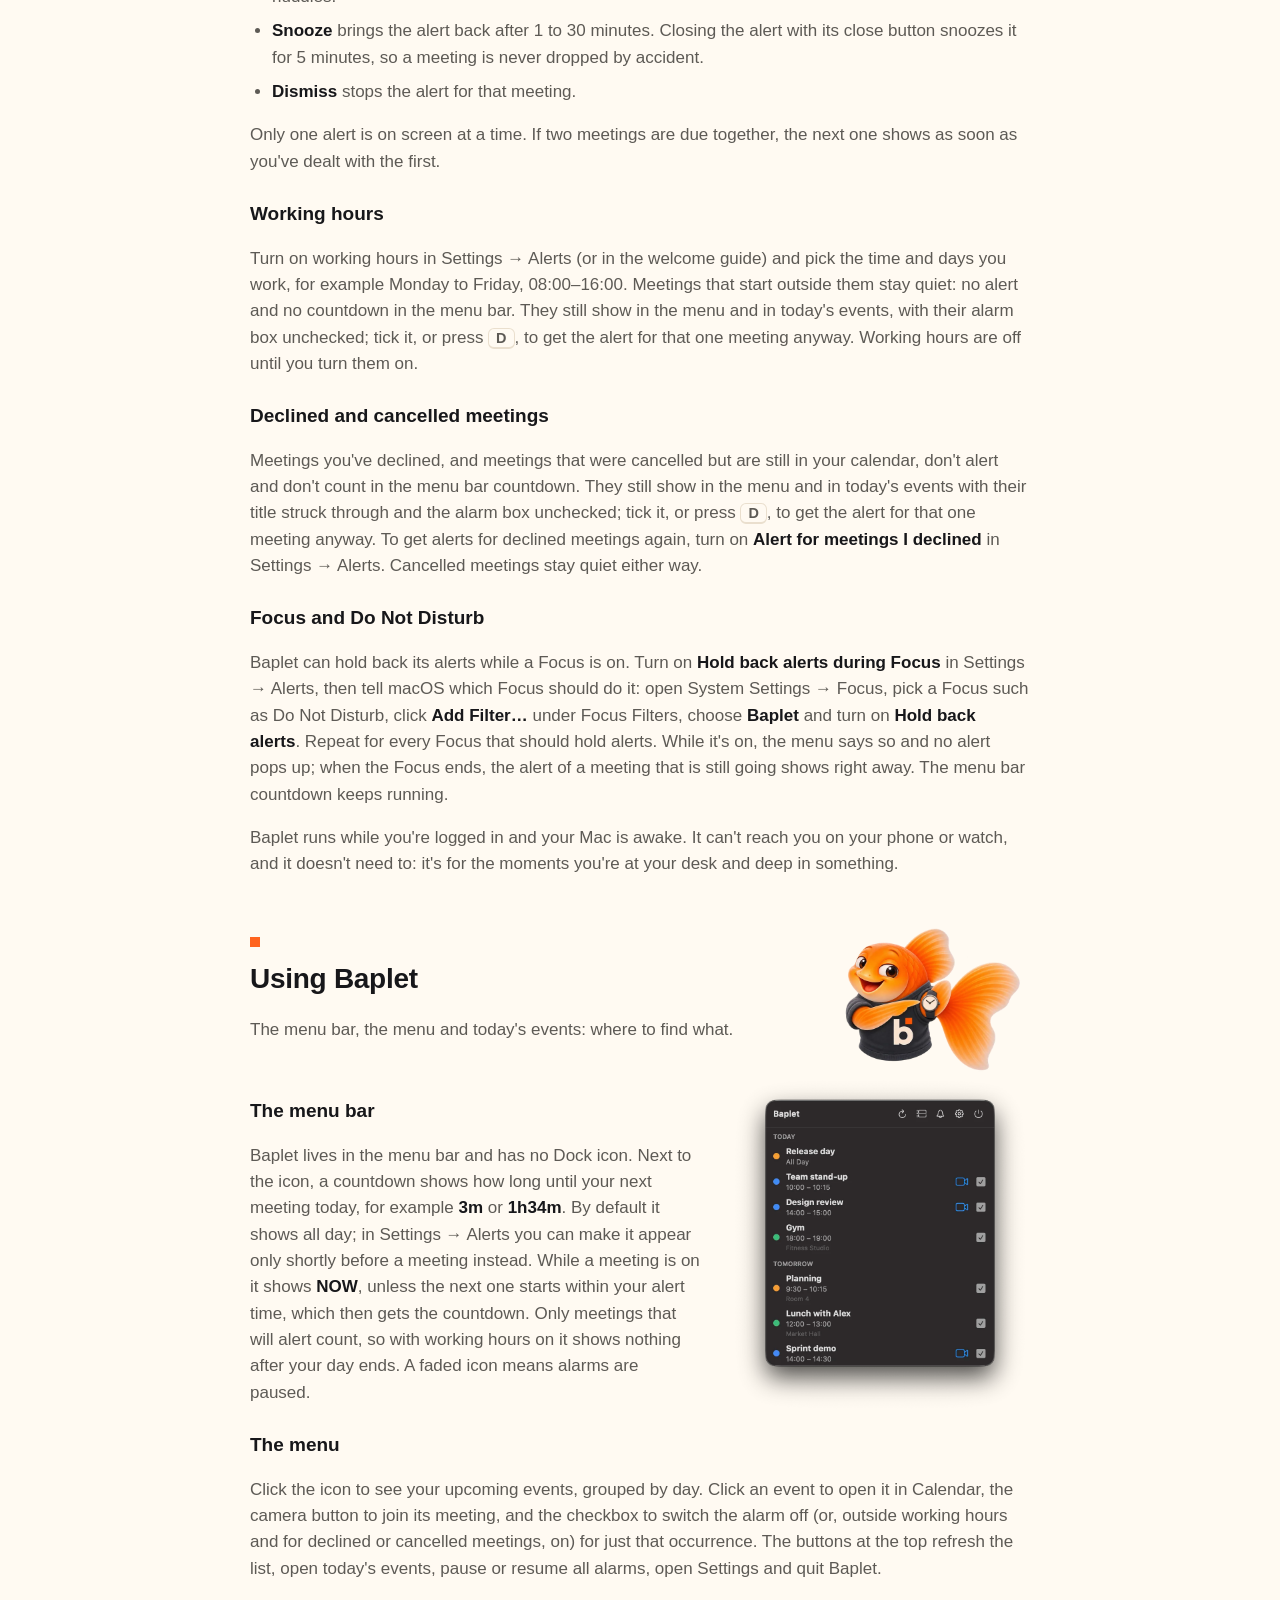
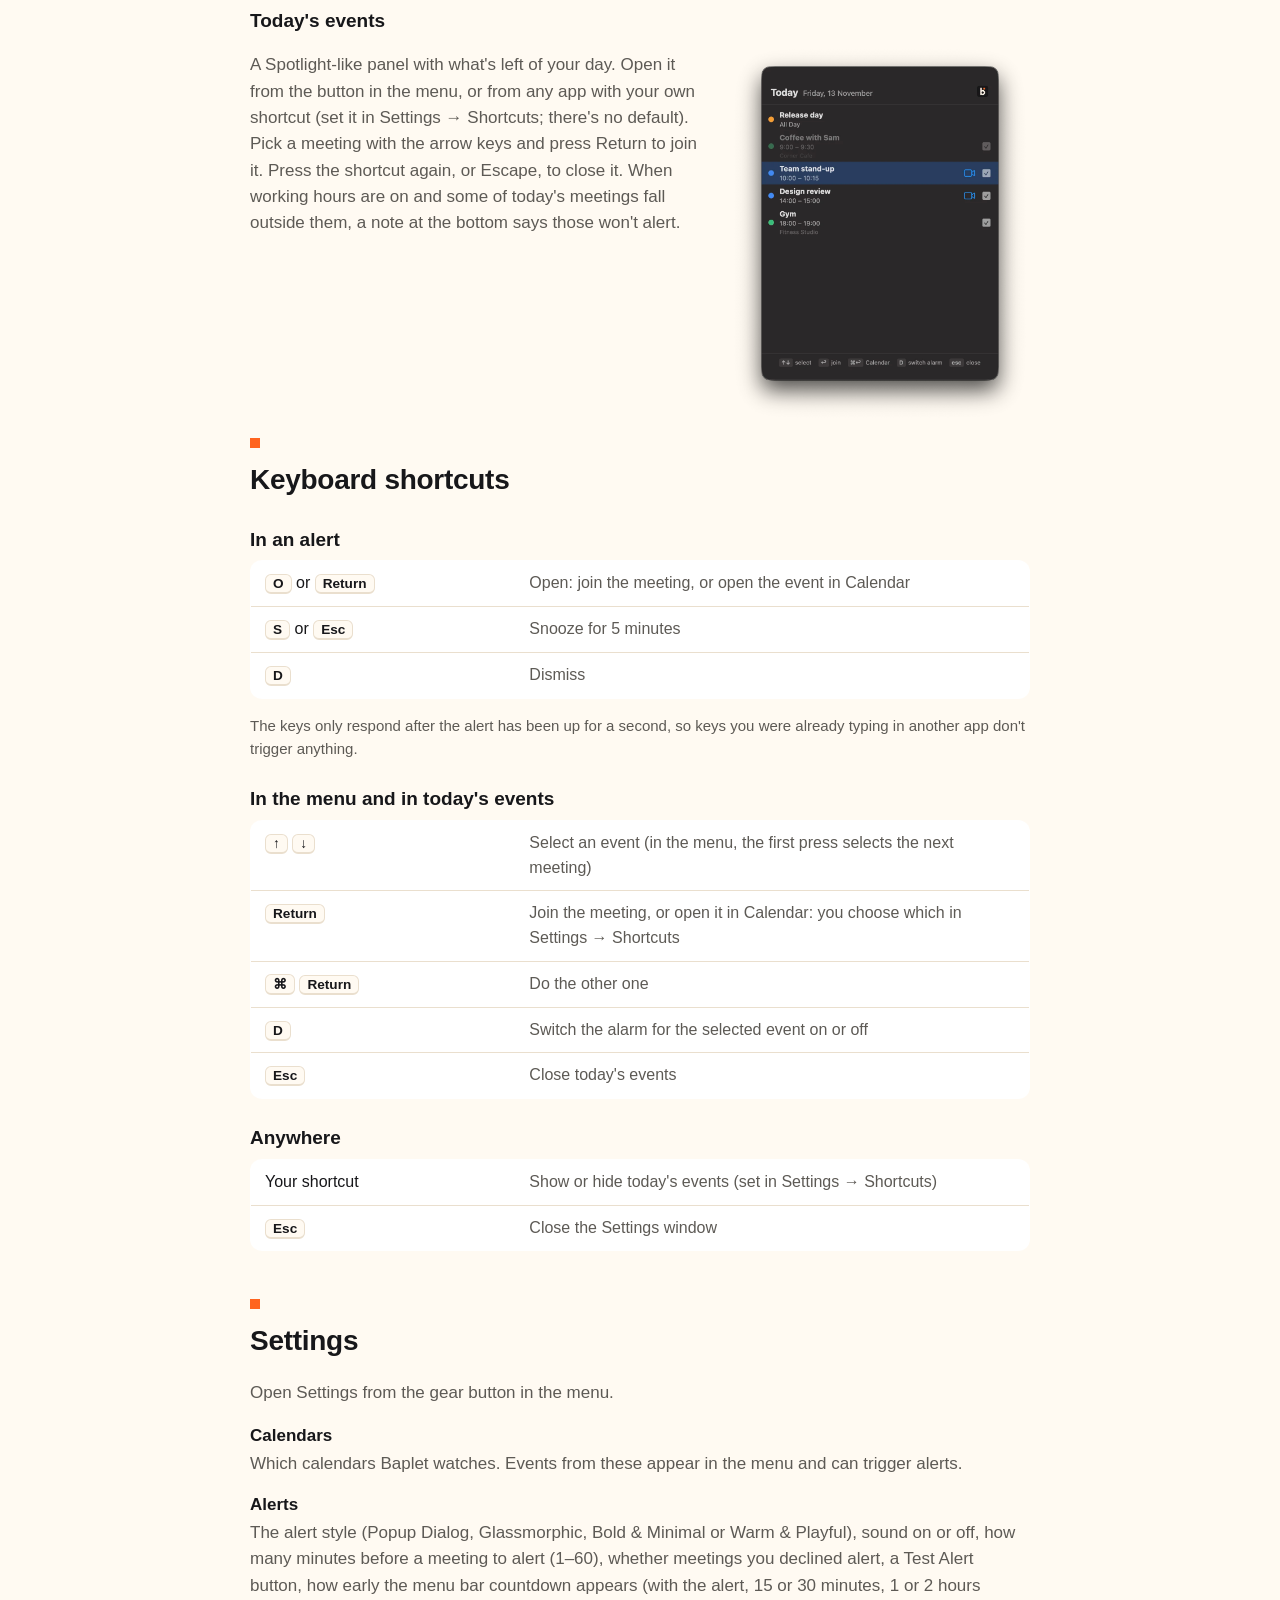
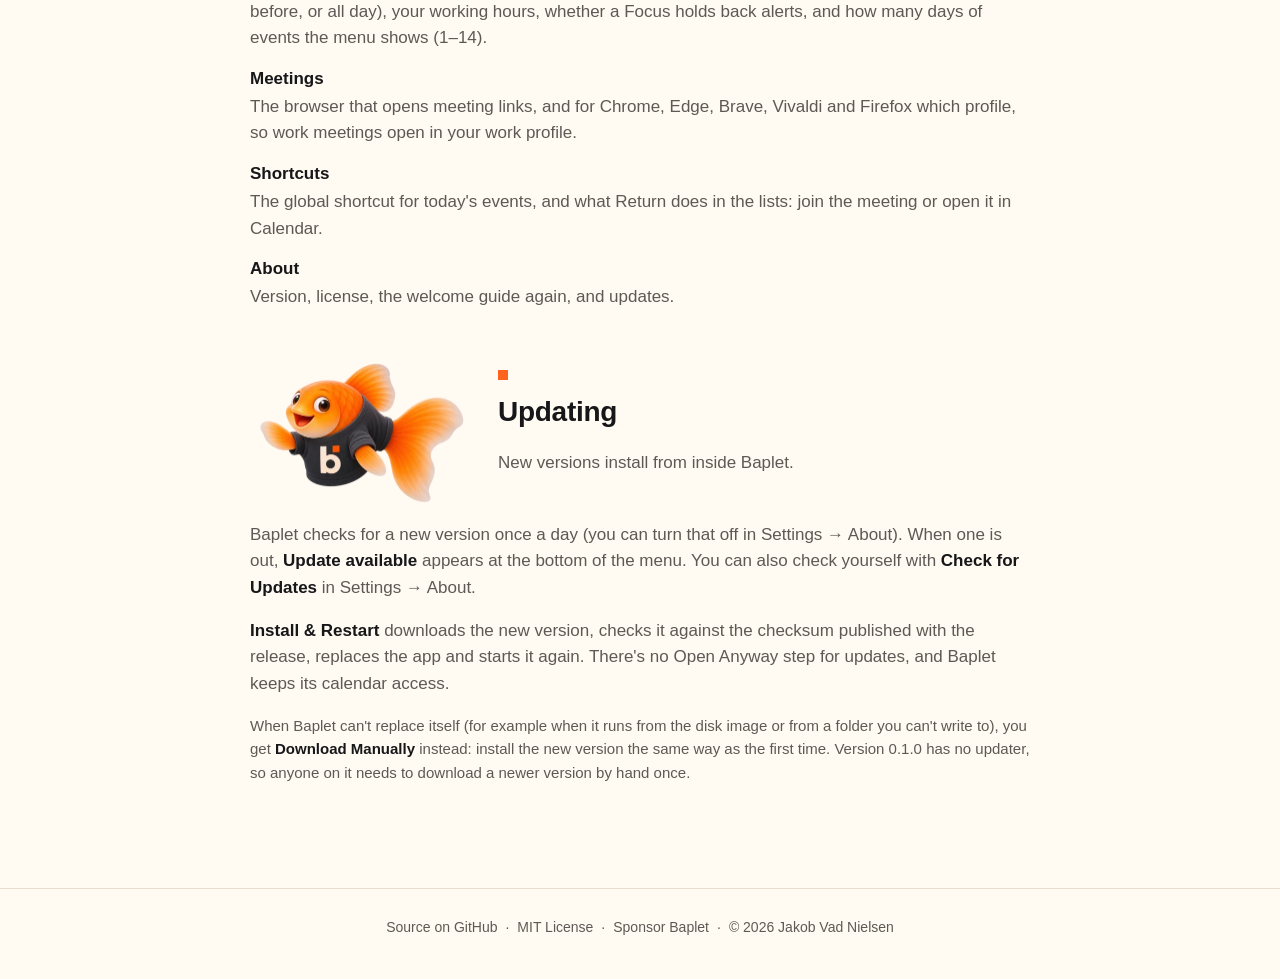
==== commit a0ee14f6: "Full-screen alert can't get stuck A user (the owner) had a full-screen alert that ignored clicks and" ====
--- a/site/docs.html
+++ b/site/docs.html
@@ -77,7 +77,7 @@
         </div>
       </div>
       <p>Baplet reads your events from the macOS Calendar app, so it works with every account you've added there: iCloud, Google, Exchange and others. Pick which calendars it watches in Settings → Calendars. Your calendar data stays on your Mac; Baplet only contacts GitHub to check for updates.</p>
-      <p>A few minutes before a meeting starts (5 by default), Baplet puts an alert in front of you: a popup or a full-screen alert, in the style you choose, with an optional sound. The alert stays until you deal with it, and the sound repeats while it's open:</p>
+      <p>A few minutes before a meeting starts (5 by default), Baplet puts an alert in front of you: a popup or a full-screen alert, in the style you choose, with an optional sound. The alert stays until you deal with it or the meeting ends, and the sound repeats while it's open:</p>
       <ul>
         <li><strong>Open</strong> joins the meeting in your chosen browser, or opens the event in Calendar when it has no meeting link. Baplet recognises Google Meet, Zoom, Teams, Webex, GoTo Meeting and Slack huddles.</li>
         <li><strong>Snooze</strong> brings the alert back after 1 to 30 minutes. Closing the alert with its close button snoozes it for 5 minutes, so a meeting is never dropped by accident.</li>
@@ -122,7 +122,7 @@
       <h3>In an alert</h3>
       <table class="keys">
         <tr><td><kbd>O</kbd> or <kbd>Return</kbd></td><td>Open: join the meeting, or open the event in Calendar</td></tr>
-        <tr><td><kbd>S</kbd></td><td>Snooze for 5 minutes</td></tr>
+        <tr><td><kbd>S</kbd> or <kbd>Esc</kbd></td><td>Snooze for 5 minutes</td></tr>
         <tr><td><kbd>D</kbd></td><td>Dismiss</td></tr>
       </table>
       <p class="docs-note">The keys only respond after the alert has been up for a second, so keys you were already typing in another app don't trigger anything.</p>
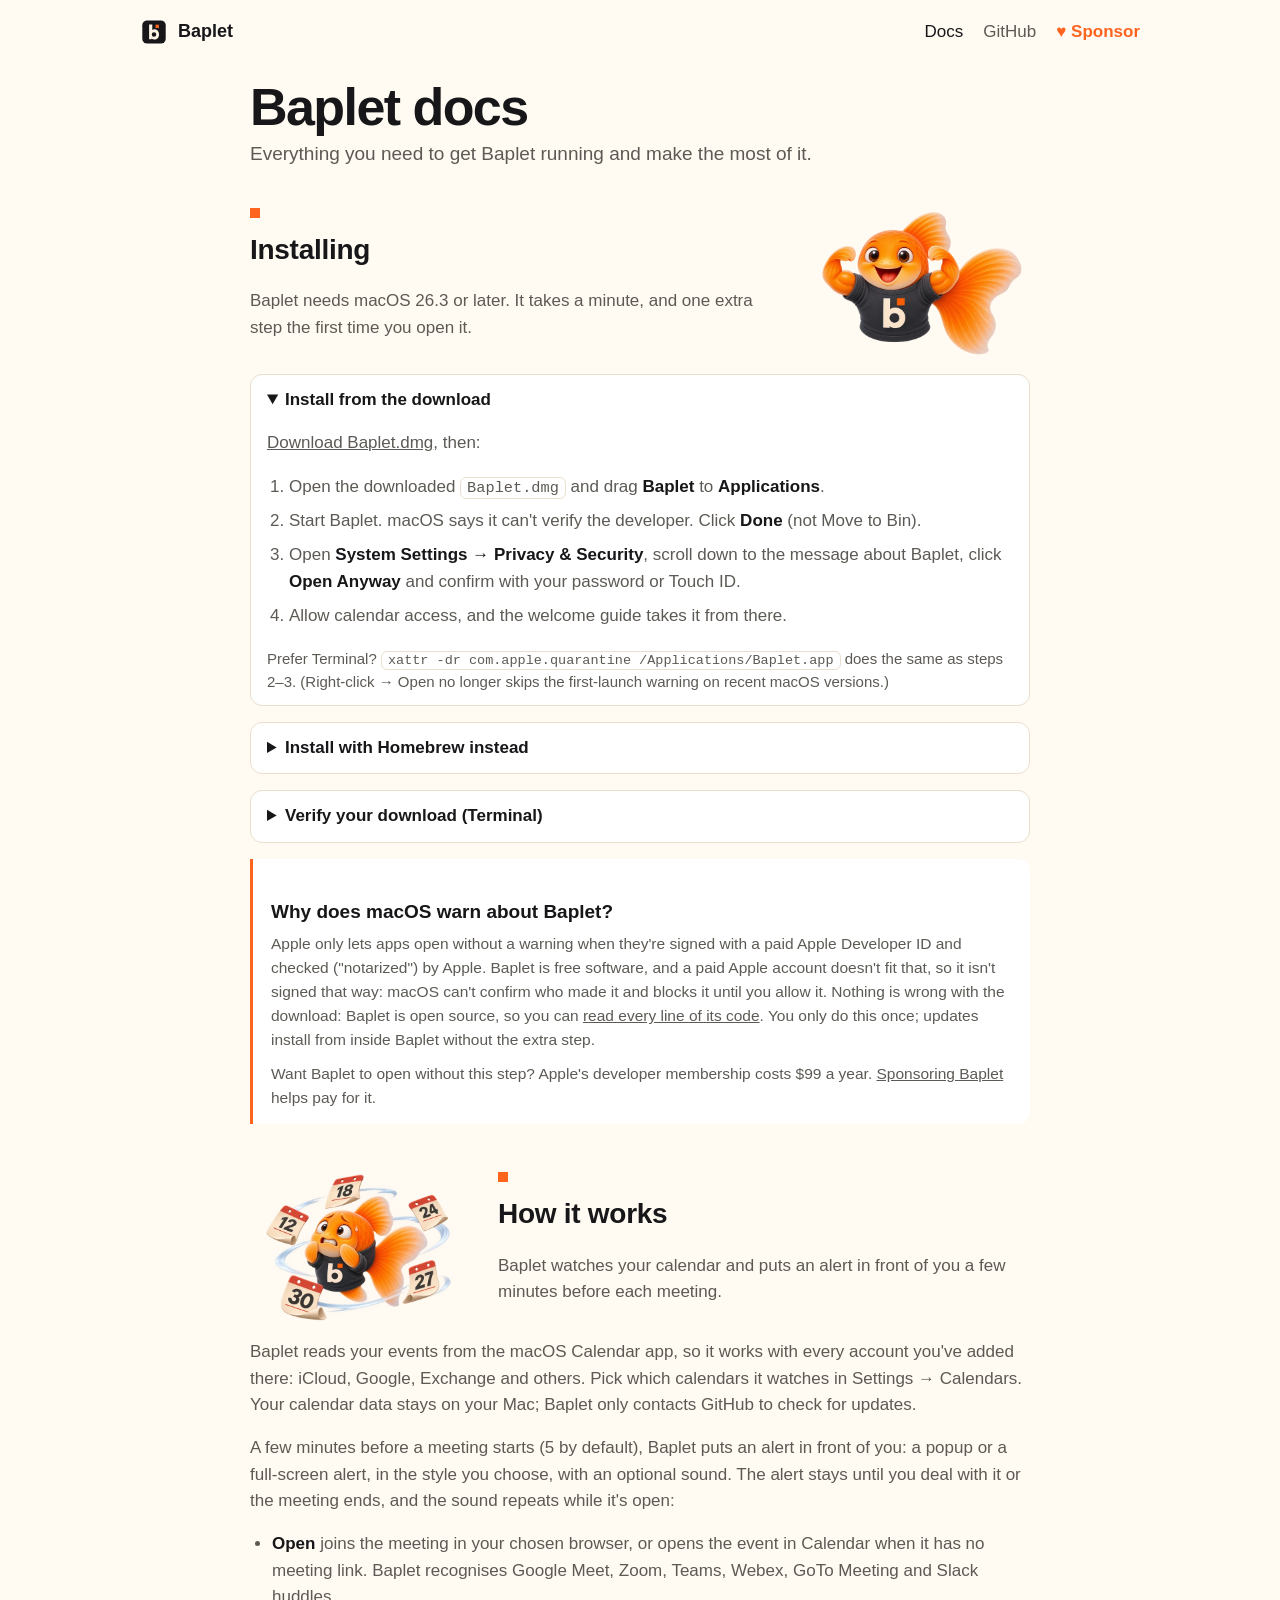
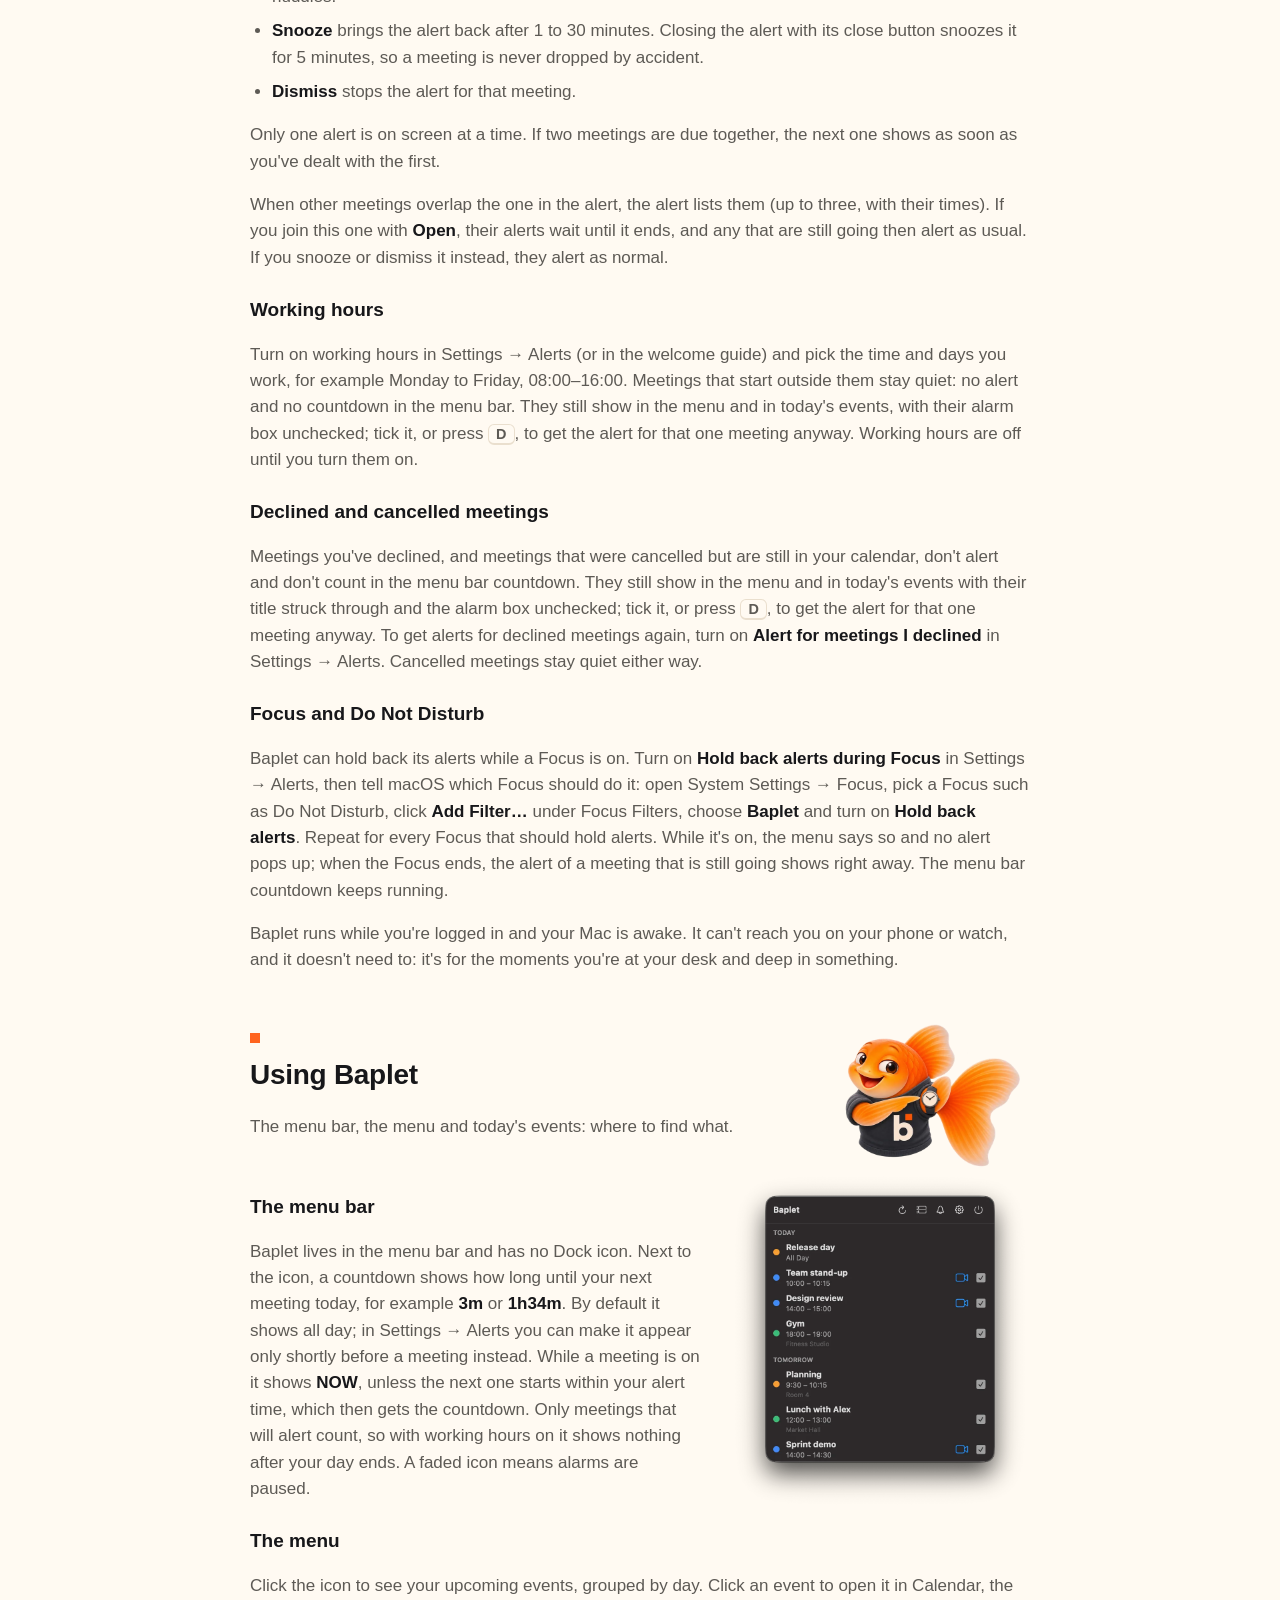
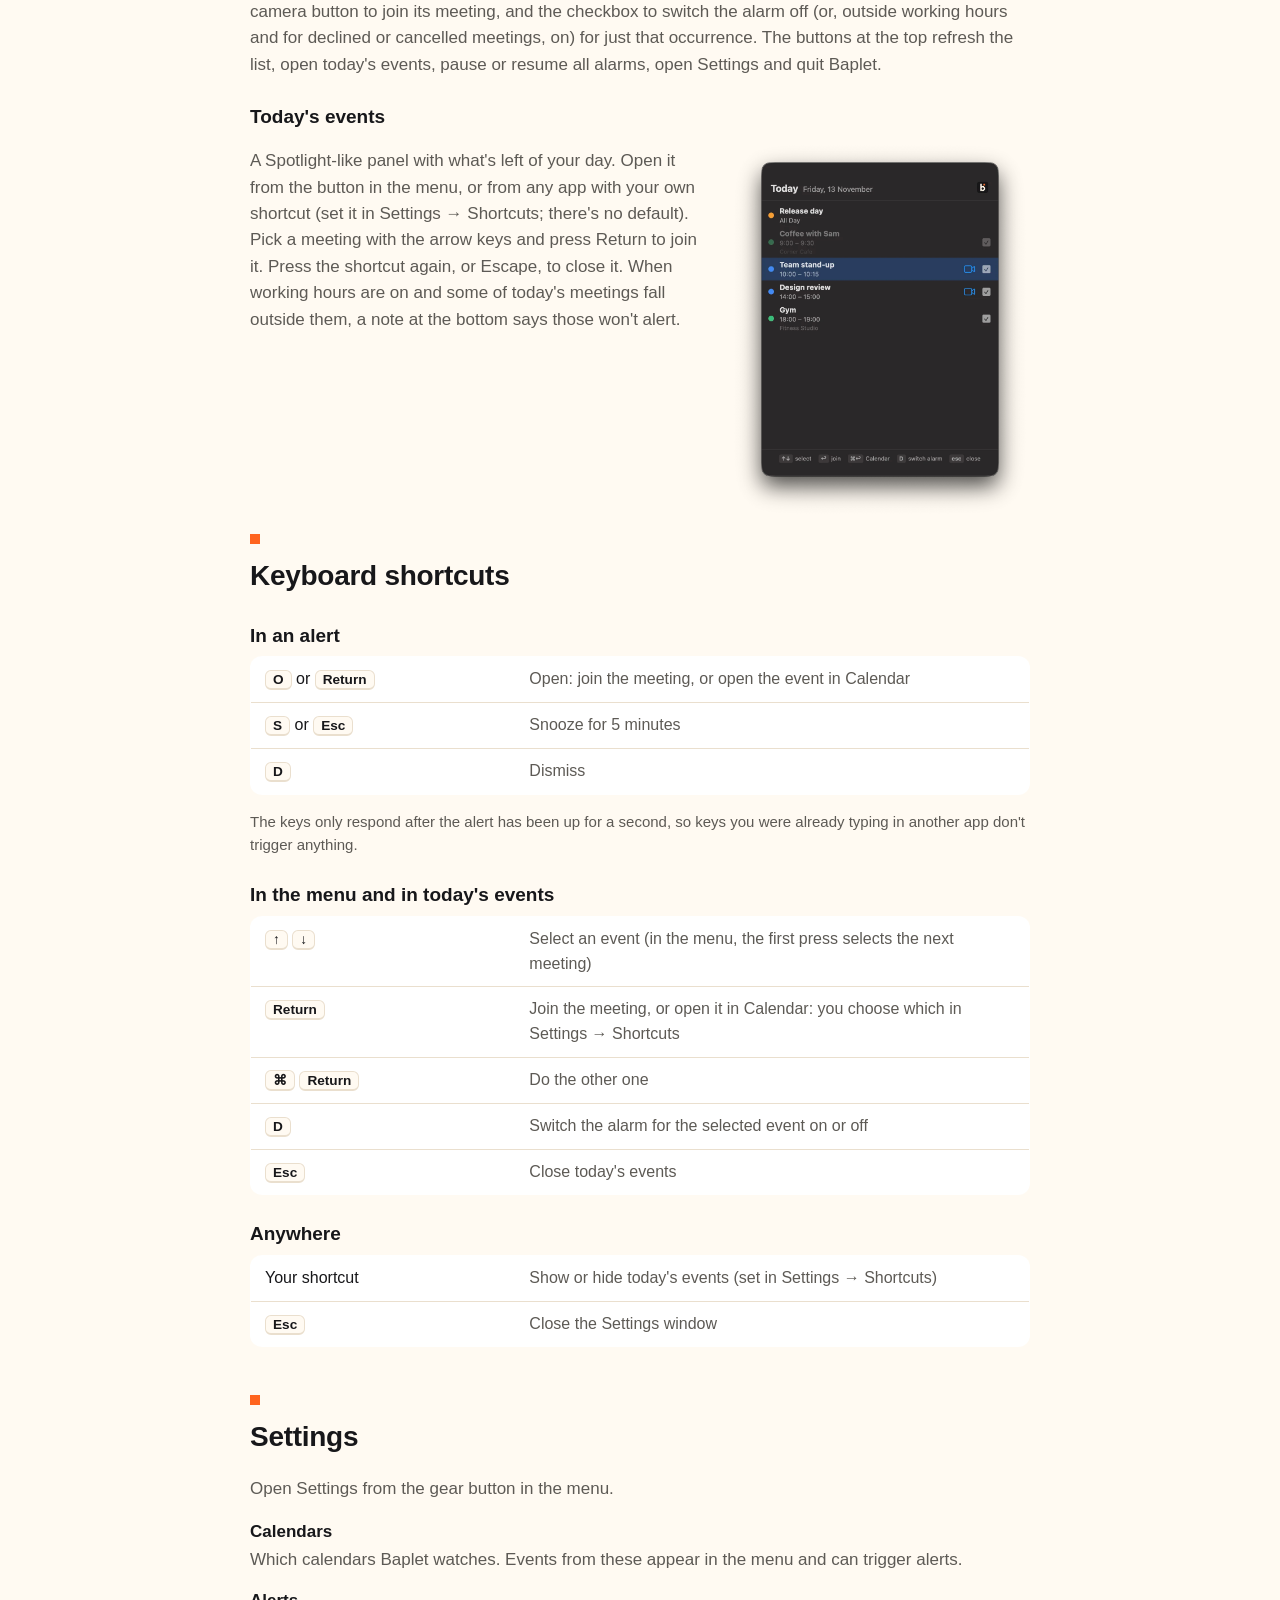
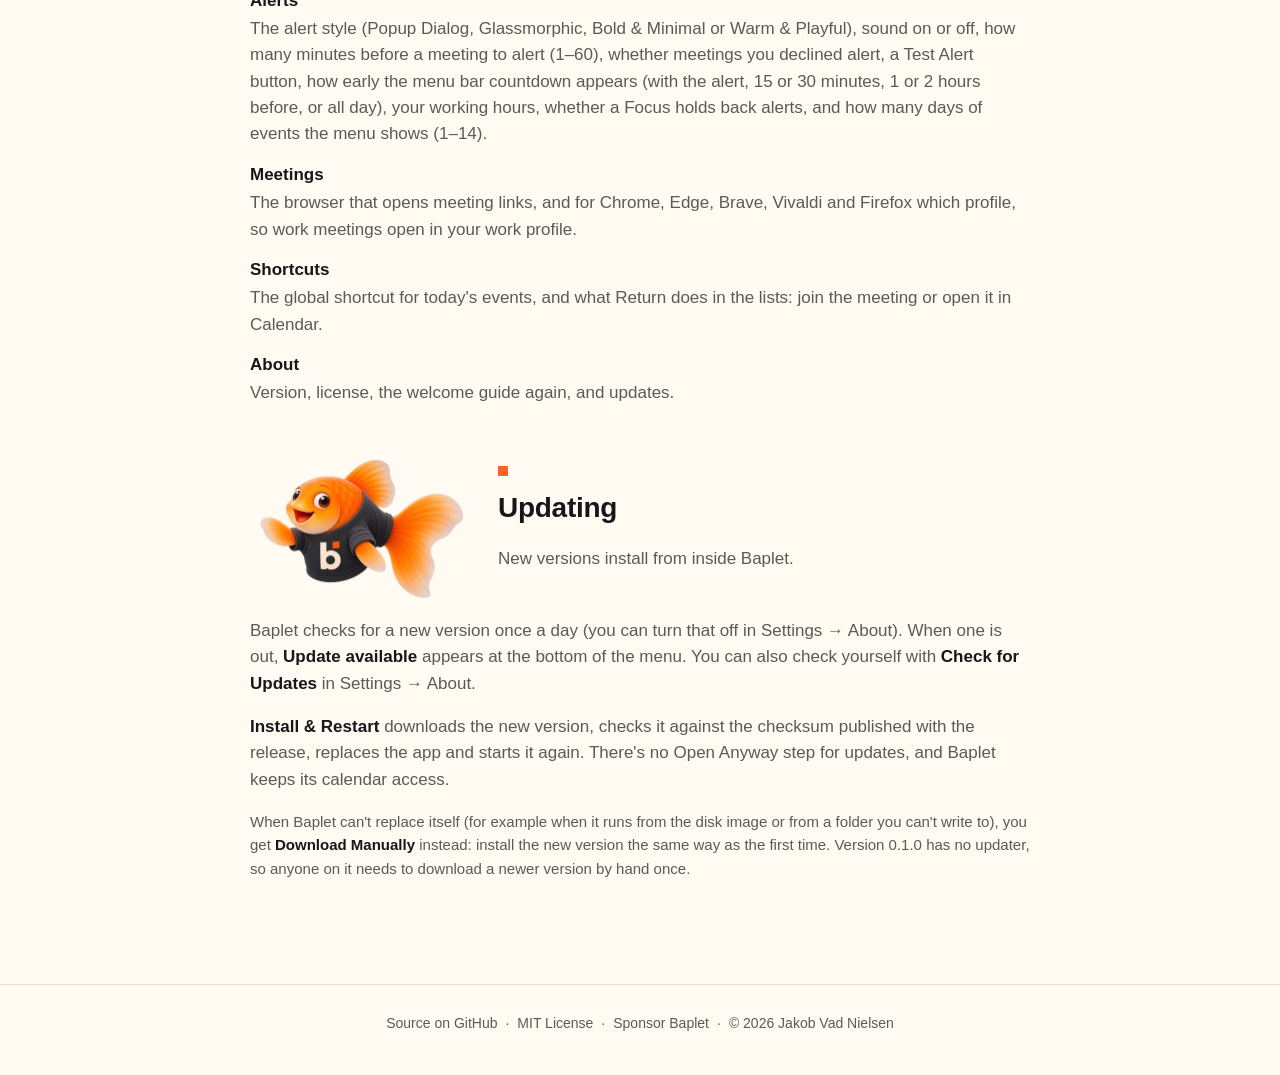
==== commit ce778e44: "Warn about overlapping meetings in the alert When two meetings started at 9:00, pressing Open on the" ====
--- a/site/docs.html
+++ b/site/docs.html
@@ -84,6 +84,7 @@
         <li><strong>Dismiss</strong> stops the alert for that meeting.</li>
       </ul>
       <p>Only one alert is on screen at a time. If two meetings are due together, the next one shows as soon as you've dealt with the first.</p>
+      <p>When other meetings overlap the one in the alert, the alert lists them (up to three, with their times). If you join this one with <strong>Open</strong>, their alerts wait until it ends, and any that are still going then alert as usual. If you snooze or dismiss it instead, they alert as normal.</p>
       <h3>Working hours</h3>
       <p>Turn on working hours in Settings → Alerts (or in the welcome guide) and pick the time and days you work, for example Monday to Friday, 08:00–16:00. Meetings that start outside them stay quiet: no alert and no countdown in the menu bar. They still show in the menu and in today's events, with their alarm box unchecked; tick it, or press <kbd>D</kbd>, to get the alert for that one meeting anyway. Working hours are off until you turn them on.</p>
 
